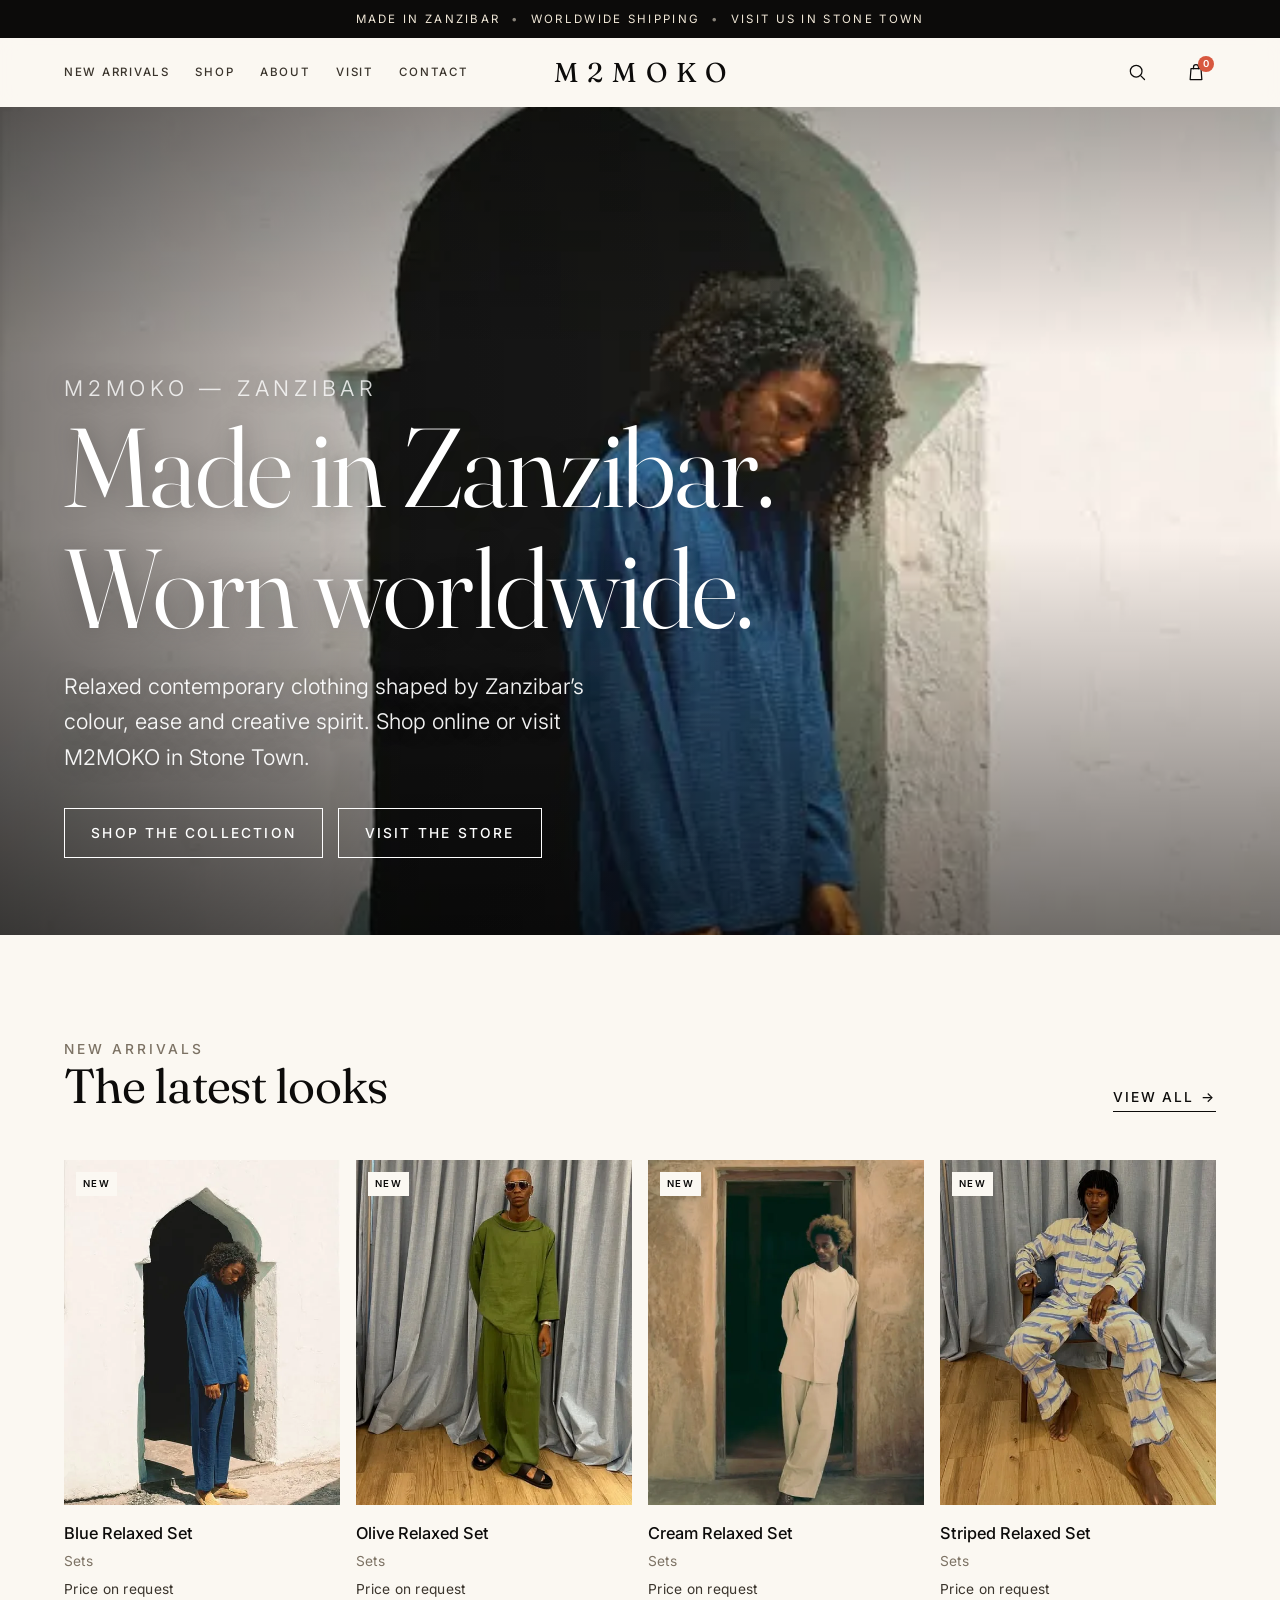
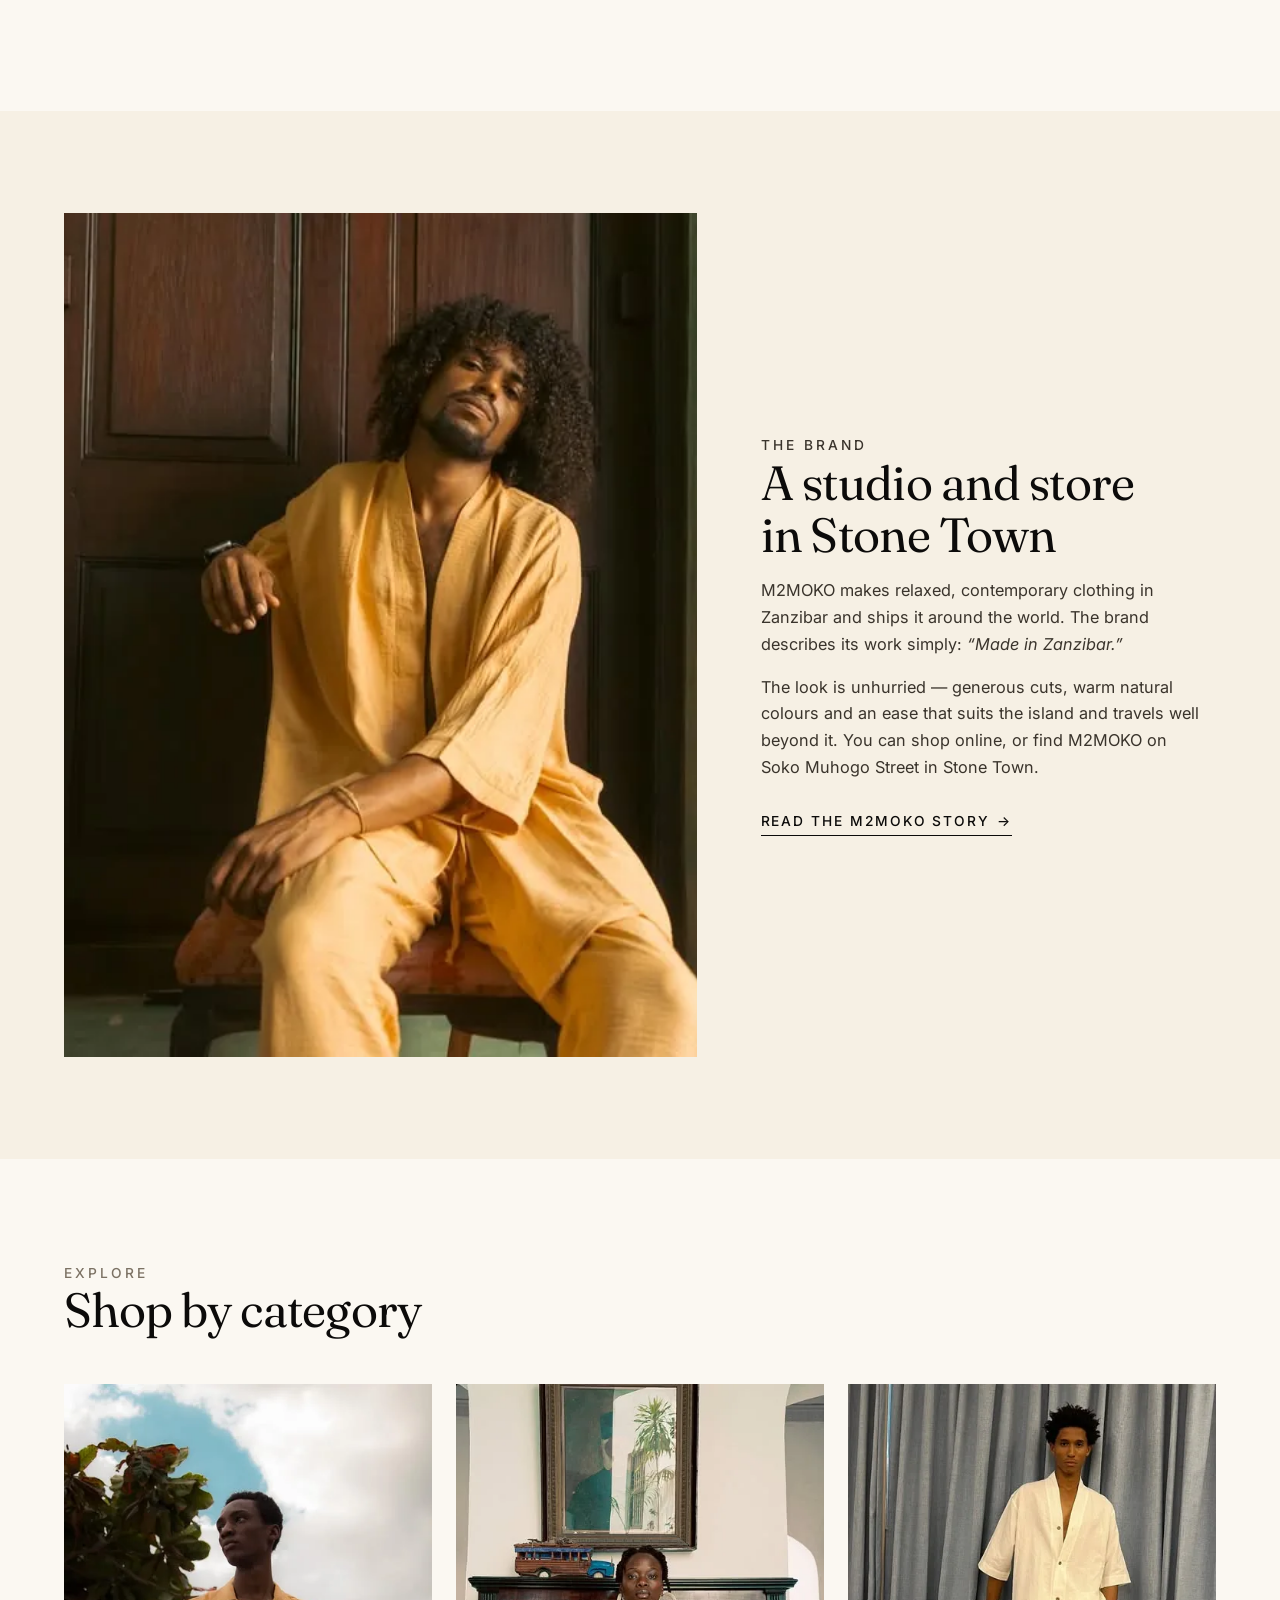
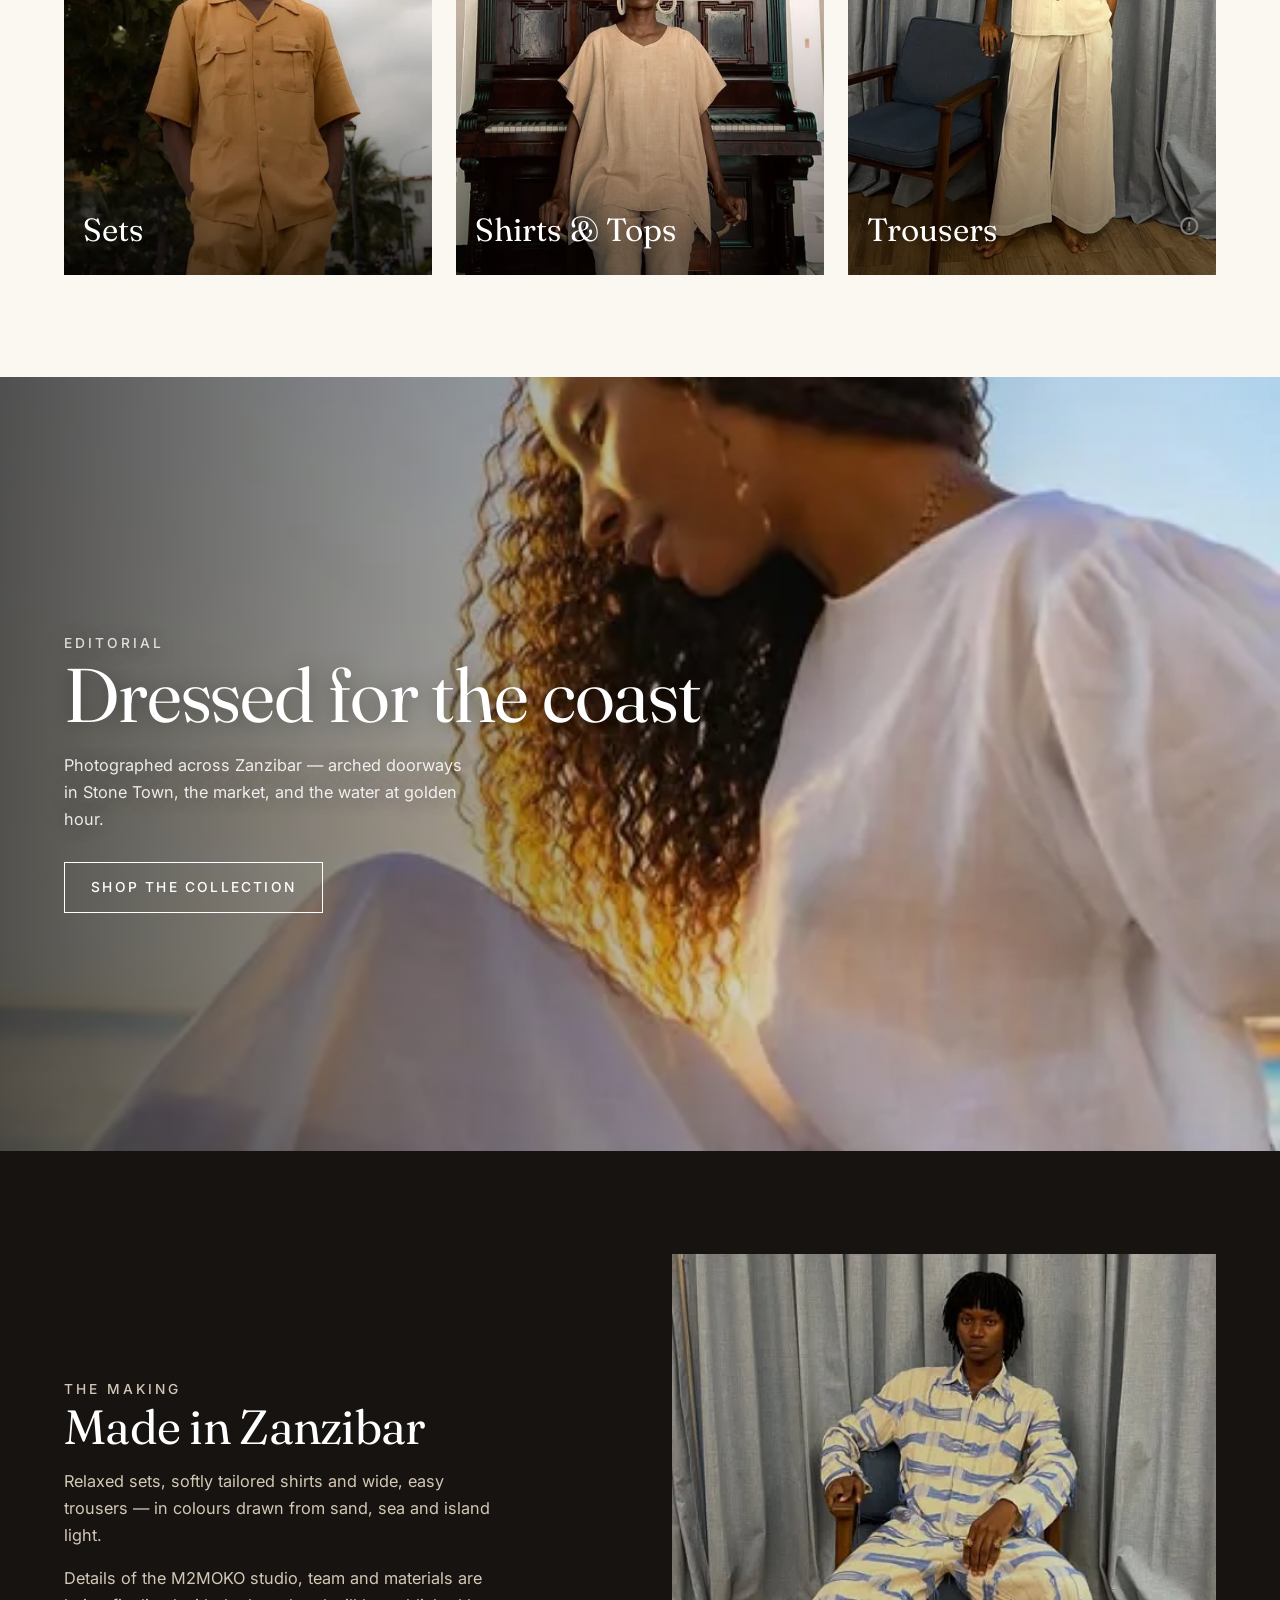
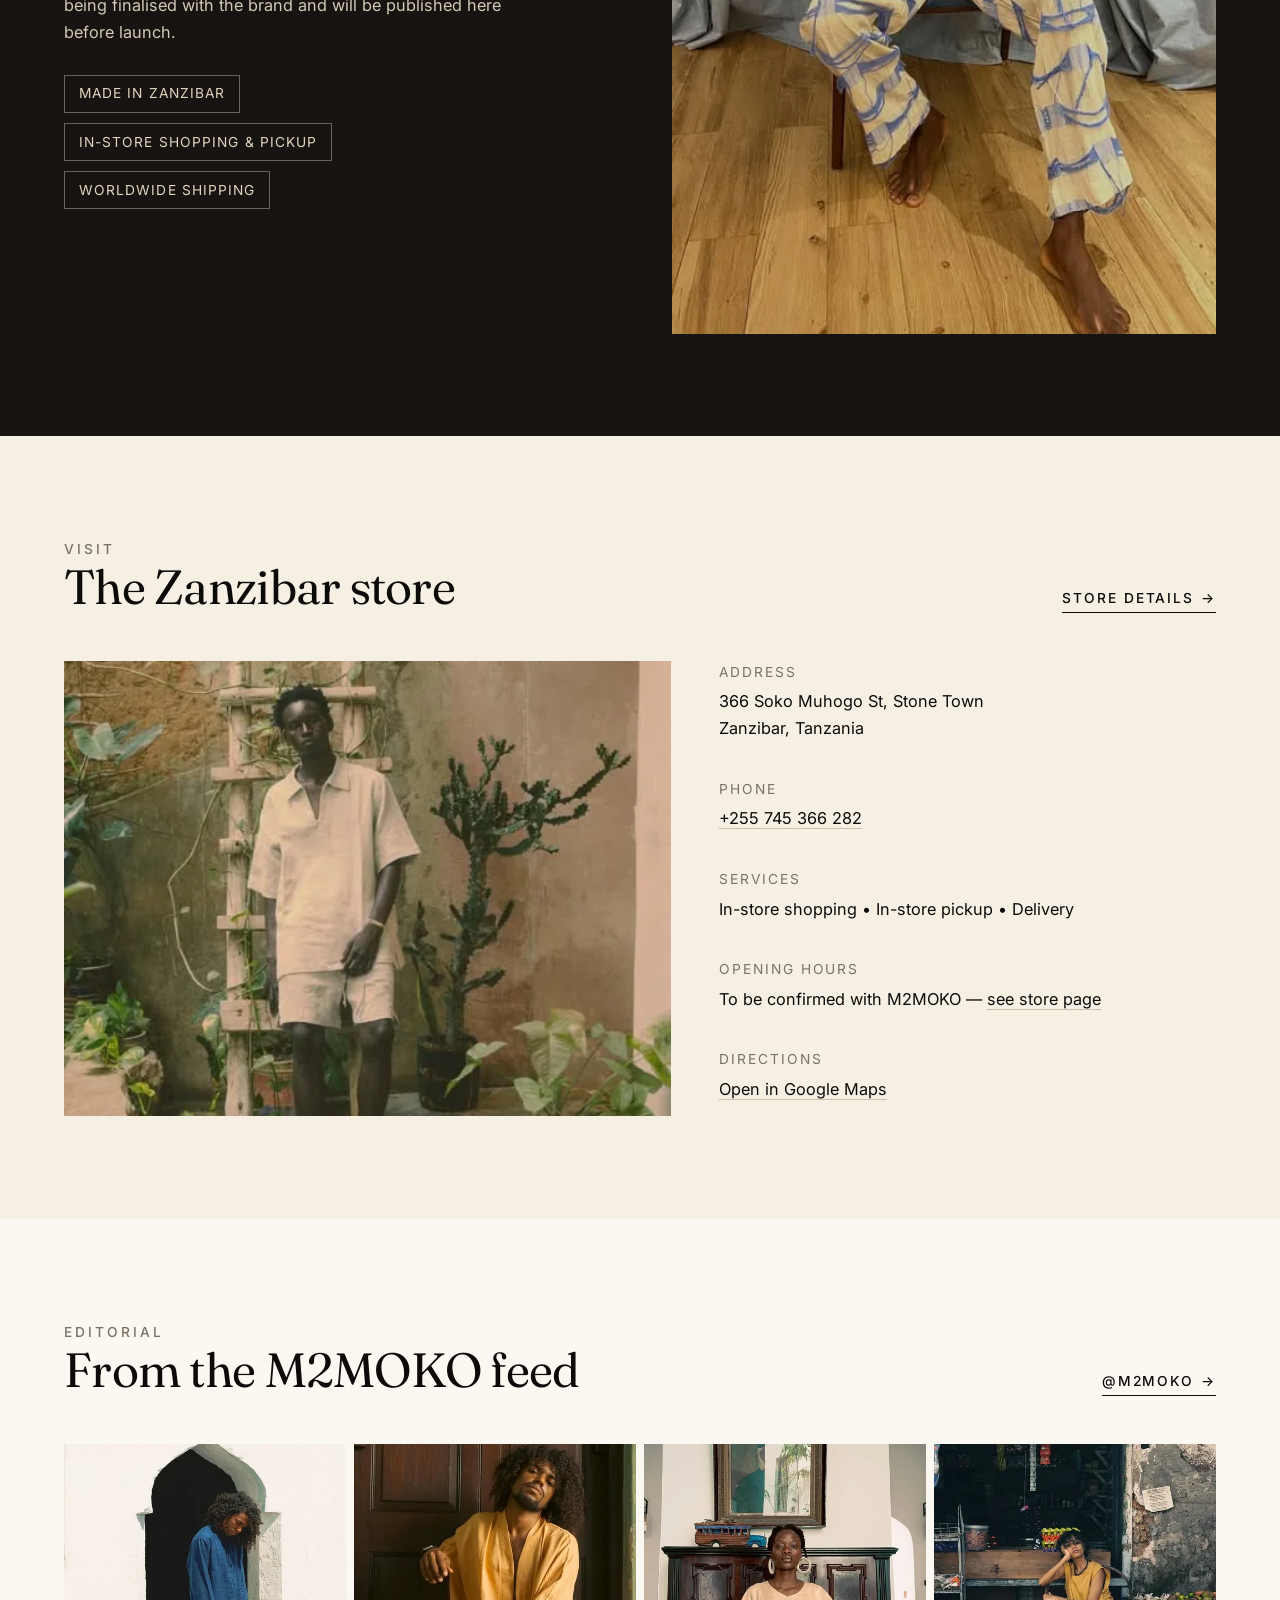
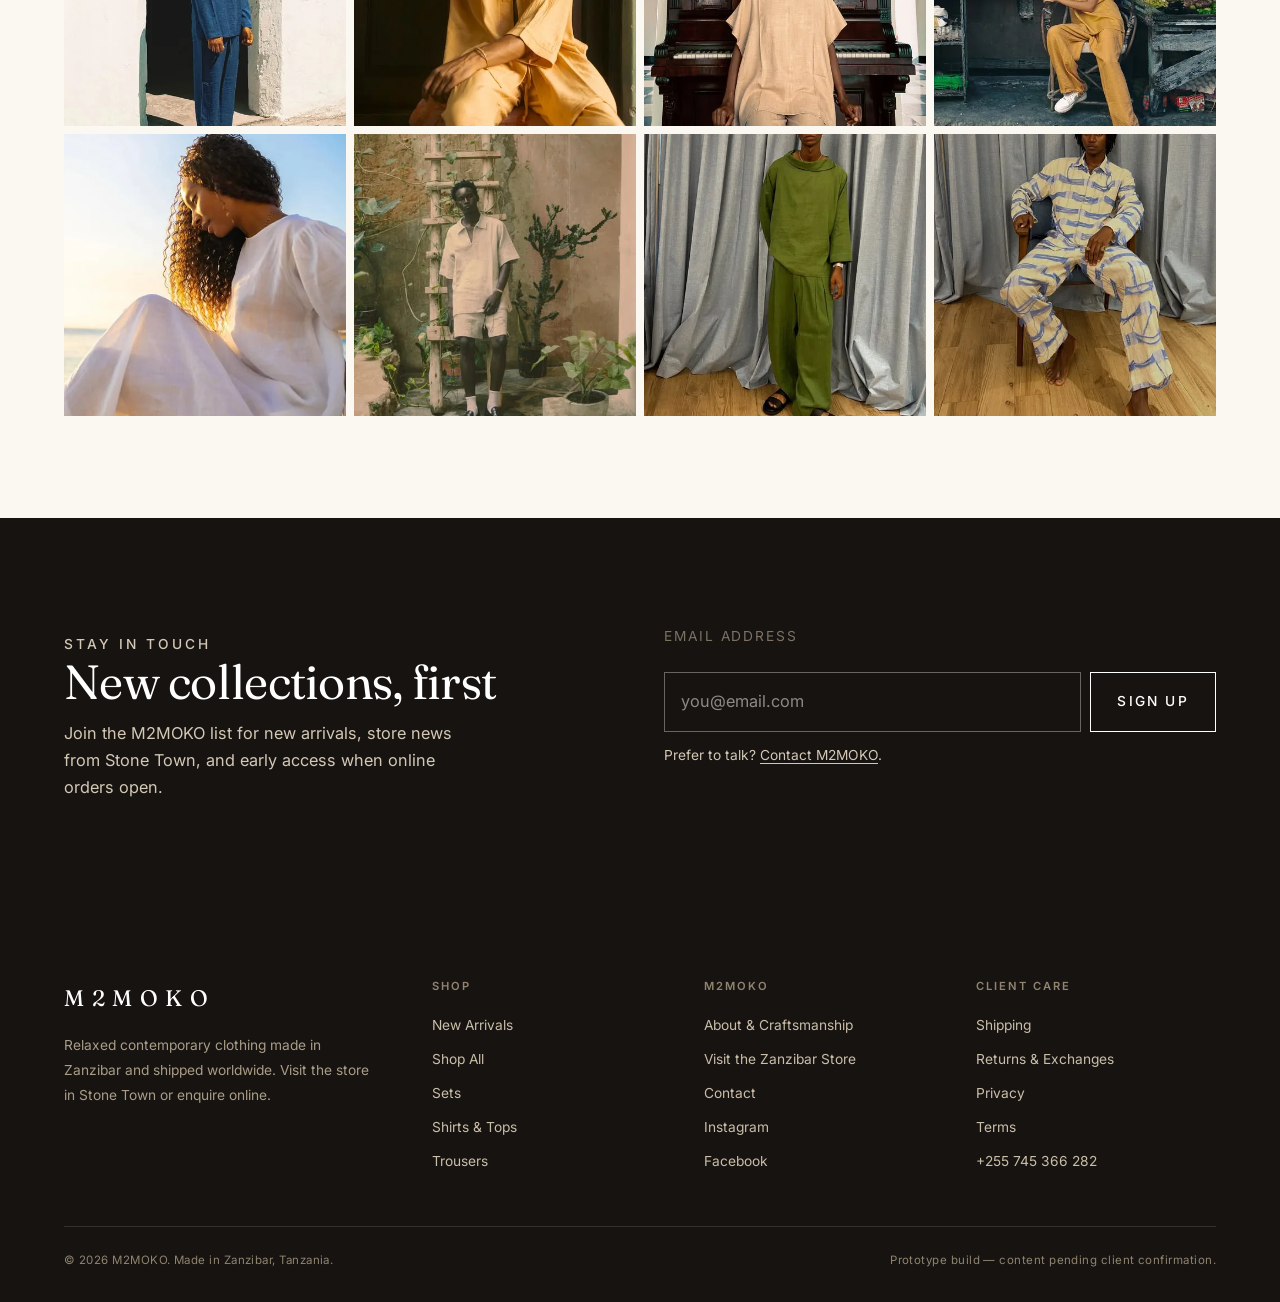
==== index.html @ 8d936b56 "Add files via upload" ====
<!doctype html>
<html lang="en">
<head>
<meta charset="utf-8">
<meta name="viewport" content="width=device-width, initial-scale=1">
<title>M2MOKO — Made in Zanzibar. Worn worldwide.</title>
<meta name="description" content="M2MOKO is a clothing studio and store in Stone Town, Zanzibar. Relaxed contemporary sets, shirts and trousers — shop online or visit the store. Prototype site.">
<meta name="robots" content="noindex">
<meta property="og:title" content="M2MOKO — Made in Zanzibar. Worn worldwide.">
<meta property="og:description" content="Relaxed contemporary clothing made in Zanzibar and shipped worldwide.">
<meta property="og:type" content="website">
<meta property="og:image" content="assets/image/hero-blue-set.webp">
<link rel="preconnect" href="https://fonts.googleapis.com">
<link rel="preconnect" href="https://fonts.gstatic.com" crossorigin>
<link href="https://fonts.googleapis.com/css2?family=Fraunces:opsz,wght@9..144,300;9..144,400;9..144,500&family=Inter:wght@400;500;600&display=swap" rel="stylesheet">
<link rel="stylesheet" href="assets/css/site.css">
</head>
<body data-page="home">
<a class="skip-link" href="#main">Skip to content</a>
<div id="site-header"></div>

<main id="main">

  <!-- Hero -->
  <section class="hero">
    <img src="assets/image/hero-blue-set.webp" alt="M2MOKO model in a blue relaxed set standing in an arched white doorway in Stone Town, Zanzibar" width="512" height="640" fetchpriority="high">
    <div class="hero-inner">
      <p class="eyebrow" style="color:rgba(255,255,255,.8)">M2MOKO — Zanzibar</p>
      <h1>Made in Zanzibar.<br>Worn worldwide.</h1>
      <p>Relaxed contemporary clothing shaped by Zanzibar&rsquo;s colour, ease and creative spirit. Shop online or visit M2MOKO in Stone Town.</p>
      <div class="hero-actions">
        <a class="btn btn--light" href="shop.html">Shop the collection</a>
        <a class="btn btn--light" href="visit.html">Visit the store</a>
      </div>
    </div>
  </section>

  <!-- New arrivals -->
  <section class="section" id="new">
    <div class="wrap">
      <div class="section-head" data-reveal>
        <div>
          <p class="eyebrow">New Arrivals</p>
          <h2>The latest looks</h2>
        </div>
        <a class="link-underline" href="shop.html#new">View all <span class="arw" aria-hidden="true">&rarr;</span></a>
      </div>

      <div class="scroller">
        <a class="card" href="product.html" data-reveal>
          <span class="card-media">
            <img src="assets/shopping/blue-relaxed-set.webp" alt="Model wearing the M2MOKO blue relaxed long-sleeve set in a Stone Town doorway" loading="lazy" width="512" height="640">
            <span class="card-tag">New</span>
            <span class="card-quick">View piece</span>
          </span>
          <span class="card-body">
            <span class="card-name">Blue Relaxed Set</span>
            <span class="card-cat">Sets</span>
            <span class="card-price">Price on request</span>
          </span>
        </a>
        <a class="card" href="product.html" data-reveal>
          <span class="card-media">
            <img src="assets/shopping/olive-relaxed-set.webp" alt="Model wearing the M2MOKO olive green relaxed set with wide trousers" loading="lazy" width="480" height="640">
            <span class="card-tag">New</span>
            <span class="card-quick">View piece</span>
          </span>
          <span class="card-body">
            <span class="card-name">Olive Relaxed Set</span>
            <span class="card-cat">Sets</span>
            <span class="card-price">Price on request</span>
          </span>
        </a>
        <a class="card" href="product.html" data-reveal>
          <span class="card-media">
            <img src="assets/shopping/cream-relaxed-set.webp" alt="Model wearing the M2MOKO cream relaxed set in a weathered Zanzibar doorway" loading="lazy" width="480" height="640">
            <span class="card-tag">New</span>
            <span class="card-quick">View piece</span>
          </span>
          <span class="card-body">
            <span class="card-name">Cream Relaxed Set</span>
            <span class="card-cat">Sets</span>
            <span class="card-price">Price on request</span>
          </span>
        </a>
        <a class="card" href="product.html" data-reveal>
          <span class="card-media">
            <img src="assets/shopping/striped-relaxed-set.webp" alt="Model seated wearing the M2MOKO blue and cream brushstroke-striped set" loading="lazy" width="480" height="640">
            <span class="card-tag">New</span>
            <span class="card-quick">View piece</span>
          </span>
          <span class="card-body">
            <span class="card-name">Striped Relaxed Set</span>
            <span class="card-cat">Sets</span>
            <span class="card-price">Price on request</span>
          </span>
        </a>
      </div>
    </div>
  </section>

  <!-- Brand intro -->
  <section class="section section--cream">
    <div class="wrap">
      <div class="split split--wide-media">
        <div class="split-media split-media--tall" data-reveal>
          <img src="assets/shopping/mustard-relaxed-set.webp" alt="Model seated against a dark carved wooden door wearing a mustard yellow M2MOKO set" loading="lazy" width="512" height="640">
        </div>
        <div class="split-body" data-reveal>
          <p class="eyebrow">The brand</p>
          <h2>A studio and store in Stone Town</h2>
          <p>M2MOKO makes relaxed, contemporary clothing in Zanzibar and ships it around the world. The brand describes its work simply: <em>&ldquo;Made in Zanzibar.&rdquo;</em></p>
          <p>The look is unhurried &mdash; generous cuts, warm natural colours and an ease that suits the island and travels well beyond it. You can shop online, or find M2MOKO on Soko Muhogo Street in Stone Town.</p>
          <a class="link-underline" href="about.html">Read the M2MOKO story <span class="arw" aria-hidden="true">&rarr;</span></a>
        </div>
      </div>
    </div>
  </section>

  <!-- Category tiles -->
  <section class="section">
    <div class="wrap">
      <div class="section-head" data-reveal>
        <div>
          <p class="eyebrow">Explore</p>
          <h2>Shop by category</h2>
        </div>
      </div>
      <div class="cat-tiles">
        <a class="cat-tile" href="shop.html?c=sets" data-reveal>
          <img src="assets/shopping/tan-short-sleeve-set.webp" alt="Model outdoors in Stone Town wearing a tan short-sleeve M2MOKO set" loading="lazy" width="512" height="640">
          <span>Sets</span>
        </a>
        <a class="cat-tile" href="shop.html?c=tops" data-reveal>
          <img src="assets/shopping/cream-piano-look.webp" alt="Model in front of an upright piano wearing a cream M2MOKO tunic top" loading="lazy" width="512" height="640">
          <span>Shirts &amp; Tops</span>
        </a>
        <a class="cat-tile" href="shop.html?c=trousers" data-reveal>
          <img src="assets/shopping/white-tailored-set.webp" alt="Model wearing wide white M2MOKO trousers with a matching short-sleeve shirt" loading="lazy" width="480" height="640">
          <span>Trousers</span>
        </a>
      </div>
    </div>
  </section>

  <!-- Campaign -->
  <section class="campaign">
    <img src="assets/shopping/white-editorial-look.webp" alt="Model in a flowing white M2MOKO piece sitting by the sea at sunset in Zanzibar" loading="lazy" width="512" height="640">
    <div class="campaign-inner" data-reveal>
      <p class="eyebrow" style="color:rgba(255,255,255,.8)">Editorial</p>
      <h2>Dressed for the coast</h2>
      <p>Photographed across Zanzibar &mdash; arched doorways in Stone Town, the market, and the water at golden hour.</p>
      <a class="btn btn--light" href="shop.html">Shop the collection</a>
    </div>
  </section>

  <!-- The look / making -->
  <section class="section section--dark">
    <div class="wrap">
      <div class="split split--reverse">
        <div class="split-media" data-reveal>
          <img src="assets/shopping/striped-relaxed-set.webp" alt="Model wearing the M2MOKO brushstroke-striped shirt and trouser set" loading="lazy" width="480" height="640">
        </div>
        <div class="split-body" data-reveal>
          <p class="eyebrow">The making</p>
          <h2>Made in Zanzibar</h2>
          <p>Relaxed sets, softly tailored shirts and wide, easy trousers &mdash; in colours drawn from sand, sea and island light.</p>
          <p>Details of the M2MOKO studio, team and materials are being finalised with the brand and will be published here before launch.</p>
          <div class="pill-row" style="margin-top:1.8rem">
            <span class="pill">Made in Zanzibar</span>
            <span class="pill">In-store shopping &amp; pickup</span>
            <span class="pill">Worldwide shipping</span>
          </div>
        </div>
      </div>
    </div>
  </section>

  <!-- Visit -->
  <section class="section section--cream">
    <div class="wrap">
      <div class="section-head" data-reveal>
        <div>
          <p class="eyebrow">Visit</p>
          <h2>The Zanzibar store</h2>
        </div>
        <a class="link-underline" href="visit.html">Store details <span class="arw" aria-hidden="true">&rarr;</span></a>
      </div>
      <div class="info-grid">
        <div data-reveal>
          <img src="assets/shopping/pink-short-sleeve-look.webp" alt="Model in a plant-filled Zanzibar courtyard wearing a pale short-sleeve M2MOKO set" loading="lazy" width="488" height="640" style="width:100%;aspect-ratio:4/3;object-fit:cover;background:var(--paper-2)">
        </div>
        <dl class="info-list" data-reveal>
          <div>
            <dt>Address</dt>
            <dd>366 Soko Muhogo St, Stone Town<br>Zanzibar, Tanzania</dd>
          </div>
          <div>
            <dt>Phone</dt>
            <dd><a href="tel:+255745366282">+255 745 366 282</a></dd>
          </div>
          <div>
            <dt>Services</dt>
            <dd>In-store shopping &bull; In-store pickup &bull; Delivery</dd>
          </div>
          <div>
            <dt>Opening hours</dt>
            <dd>To be confirmed with M2MOKO &mdash; <a href="visit.html">see store page</a></dd>
          </div>
          <div>
            <dt>Directions</dt>
            <dd><a href="https://maps.app.goo.gl/AkDnaXj3PsjbapiY6" target="_blank" rel="noopener">Open in Google Maps</a></dd>
          </div>
        </dl>
      </div>
    </div>
  </section>

  <!-- Gallery -->
  <section class="section">
    <div class="wrap">
      <div class="section-head" data-reveal>
        <div>
          <p class="eyebrow">Editorial</p>
          <h2>From the M2MOKO feed</h2>
        </div>
        <a class="link-underline" href="https://www.instagram.com/m2moko/" target="_blank" rel="noopener">@m2moko <span class="arw" aria-hidden="true">&rarr;</span></a>
      </div>
      <div class="gallery" data-reveal>
        <a href="https://www.instagram.com/m2moko/" target="_blank" rel="noopener"><img src="assets/gallery/c0c5854d5dc2de68.webp" alt="M2MOKO blue set in a Stone Town doorway" loading="lazy" width="512" height="640"></a>
        <a href="https://www.instagram.com/m2moko/" target="_blank" rel="noopener"><img src="assets/gallery/5ec6c55eff82c57d.webp" alt="M2MOKO mustard set against a carved wooden door" loading="lazy" width="512" height="640"></a>
        <a href="https://www.instagram.com/m2moko/" target="_blank" rel="noopener"><img src="assets/gallery/a09516210360cf50.webp" alt="M2MOKO cream tunic in front of a piano" loading="lazy" width="512" height="640"></a>
        <a href="https://www.instagram.com/m2moko/" target="_blank" rel="noopener"><img src="assets/gallery/650da2661c80d369.webp" alt="M2MOKO mustard look at a Zanzibar market stall" loading="lazy" width="512" height="640"></a>
        <a href="https://www.instagram.com/m2moko/" target="_blank" rel="noopener"><img src="assets/gallery/dcb5152af025d1f6.webp" alt="M2MOKO white editorial look by the sea" loading="lazy" width="512" height="640"></a>
        <a href="https://www.instagram.com/m2moko/" target="_blank" rel="noopener"><img src="assets/gallery/bca20491d9785168.webp" alt="M2MOKO pale set in a plant-filled courtyard" loading="lazy" width="488" height="640"></a>
        <a href="https://www.instagram.com/m2moko/" target="_blank" rel="noopener"><img src="assets/gallery/4f47346787d14be4.webp" alt="M2MOKO olive set with wide trousers" loading="lazy" width="480" height="640"></a>
        <a href="https://www.instagram.com/m2moko/" target="_blank" rel="noopener"><img src="assets/gallery/2140f780d733bbd8.webp" alt="M2MOKO brushstroke-striped set" loading="lazy" width="480" height="640"></a>
      </div>
    </div>
  </section>

  <!-- Newsletter -->
  <section class="section section--dark">
    <div class="wrap">
      <div class="callout">
        <div data-reveal>
          <p class="eyebrow">Stay in touch</p>
          <h2>New collections, first</h2>
          <p>Join the M2MOKO list for new arrivals, store news from Stone Town, and early access when online orders open.</p>
        </div>
        <form data-proto data-reveal aria-label="Newsletter sign-up">
          <label class="field-label" for="nl-email">Email address</label>
          <div class="form-row">
            <input class="input" type="email" id="nl-email" name="email" placeholder="you@email.com" required>
            <button class="btn btn--light" type="submit">Sign up</button>
          </div>
          <p class="form-note">Prefer to talk? <a href="contact.html" style="border-bottom:1px solid currentColor">Contact M2MOKO</a>.</p>
          <p class="form-status" role="status" aria-live="polite"></p>
        </form>
      </div>
    </div>
  </section>

</main>

<div id="site-footer"></div>
<script src="assets/js/site.js"></script>
</body>
</html>
---- assets/css/site.css ----
/* =========================================================================
   M2MOKO — prototype storefront styles
   Design direction: The Row calm + Saint Laurent editorial confidence
   + NET-A-PORTER shopping clarity + Zanzibar warmth.
   Light, warm palette only. No pure-black page backgrounds.
   ========================================================================= */

/* ----- Brand tokens (provisional — see assets/css/brand.css) ------------- */
:root {
  --m2moko-black:  #050505;
  --m2moko-white:  #ffffff;
  --m2moko-coral:  #ff315c;
  --m2moko-orange: #ff7a1a;
  --m2moko-magenta:#cf148b;
  --m2moko-sand:   #d5aa72;
  --m2moko-olive:  #526126;

  /* Working palette */
  --paper:      #fbf8f2;
  --paper-2:    #f3ecdf;
  --cream:      #f6f0e4;
  --ink:        #0c0b0a;
  --ink-soft:   #3a342c;
  --muted:      #7c7264;
  --line:       #e4dccb;
  --line-strong:#ccc0a8;
  --dark:       #171310;   /* editorial dark sections, warm not pure black */
  --dark-2:     #211b16;

  --accent:     #d8583f;   /* sun-faded coral/terracotta, used sparingly */
  --focus:      #1f4fd8;

  /* Type */
  --font-display: "Fraunces", "Iowan Old Style", Georgia, "Times New Roman", serif;
  --font-sans: "Inter", -apple-system, BlinkMacSystemFont, "Segoe UI", Roboto, Helvetica, Arial, sans-serif;

  --step--1: clamp(0.78rem, 0.75rem + 0.15vw, 0.86rem);
  --step-0:  clamp(0.95rem, 0.92rem + 0.15vw, 1.02rem);
  --step-1:  clamp(1.1rem, 1rem + 0.5vw, 1.35rem);
  --step-2:  clamp(1.4rem, 1.15rem + 1.2vw, 2rem);
  --step-3:  clamp(1.9rem, 1.4rem + 2.4vw, 3rem);
  --step-4:  clamp(2.5rem, 1.6rem + 4.4vw, 4.75rem);
  --step-5:  clamp(3rem, 1.6rem + 7vw, 7rem);

  --wrap: 1480px;
  --wrap-narrow: 900px;
  --gutter: clamp(1.15rem, 5vw, 4.5rem);
  --section-y: clamp(3.5rem, 8vw, 8rem);

  --ease: cubic-bezier(0.22, 0.61, 0.36, 1);
}

/* ----- Reset / base ---------------------------------------------------- */
*, *::before, *::after { box-sizing: border-box; }
* { margin: 0; }

html {
  -webkit-text-size-adjust: 100%;
  scroll-behavior: smooth;
}
@media (prefers-reduced-motion: reduce) {
  html { scroll-behavior: auto; }
}

body {
  font-family: var(--font-sans);
  font-size: var(--step-0);
  line-height: 1.65;
  color: var(--ink);
  background: var(--paper);
  -webkit-font-smoothing: antialiased;
  text-rendering: optimizeLegibility;
  overflow-x: hidden;
}

img, picture, svg, video { display: block; max-width: 100%; height: auto; }

h1, h2, h3, h4 {
  font-family: var(--font-display);
  font-weight: 380;
  line-height: 1.08;
  letter-spacing: -0.015em;
  font-optical-sizing: auto;
  text-wrap: balance;
}

a { color: inherit; text-decoration: none; }

button { font: inherit; color: inherit; cursor: pointer; background: none; border: none; }

::selection { background: var(--ink); color: var(--paper); }

:focus-visible {
  outline: 2px solid var(--focus);
  outline-offset: 3px;
  border-radius: 1px;
}

/* ----- Layout helpers ------------------------------------------------- */
.wrap {
  width: 100%;
  max-width: var(--wrap);
  margin-inline: auto;
  padding-inline: var(--gutter);
}
.wrap--narrow { max-width: var(--wrap-narrow); }

.section { padding-block: var(--section-y); }
.section--tight { padding-block: clamp(2.5rem, 5vw, 4.5rem); }

.section--cream { background: var(--cream); }
.section--paper2 { background: var(--paper-2); }
.section--dark {
  background: var(--dark);
  color: #efe7d9;
}
.section--dark h1, .section--dark h2, .section--dark h3 { color: #fff; }

.eyebrow {
  font-family: var(--font-sans);
  font-size: var(--step--1);
  letter-spacing: 0.22em;
  text-transform: uppercase;
  font-weight: 500;
  color: var(--muted);
}
.section--dark .eyebrow { color: #b9ab95; }

.lede {
  font-size: var(--step-1);
  line-height: 1.5;
  color: var(--ink-soft);
  max-width: 46ch;
  font-weight: 350;
}
.section--dark .lede { color: #d8cdbb; }

.section-head {
  display: flex;
  align-items: flex-end;
  justify-content: space-between;
  gap: 1.5rem 2rem;
  flex-wrap: wrap;
  margin-bottom: clamp(1.75rem, 4vw, 3rem);
}
.section-head h2 { font-size: var(--step-3); }
.section-head p { color: var(--muted); max-width: 40ch; }

/* ----- Buttons / links --------------------------------------------------- */
.btn {
  display: inline-flex;
  align-items: center;
  justify-content: center;
  gap: 0.6em;
  padding: 0.95em 1.9em;
  font-family: var(--font-sans);
  font-size: var(--step--1);
  letter-spacing: 0.16em;
  text-transform: uppercase;
  font-weight: 500;
  border: 1px solid var(--ink);
  color: var(--ink);
  background: transparent;
  transition: background .35s var(--ease), color .35s var(--ease), border-color .35s var(--ease);
}
.btn:hover { background: var(--ink); color: var(--paper); }
.btn--solid { background: var(--ink); color: var(--paper); }
.btn--solid:hover { background: transparent; color: var(--ink); }
.btn--light { border-color: #fff; color: #fff; }
.btn--light:hover { background: #fff; color: var(--ink); }
.btn--wa { border-color: #1c8c4a; color: #14663a; }
.btn--wa:hover { background: #1c8c4a; color: #fff; }
.btn--block { width: 100%; }
.btn[disabled] { opacity: .4; cursor: not-allowed; }
.btn[disabled]:hover { background: transparent; color: var(--ink); }

.link-underline {
  display: inline-flex;
  align-items: center;
  gap: 0.5em;
  font-size: var(--step--1);
  letter-spacing: 0.14em;
  text-transform: uppercase;
  font-weight: 500;
  padding-bottom: 2px;
  border-bottom: 1px solid currentColor;
  transition: gap .3s var(--ease), opacity .3s var(--ease);
}
.link-underline:hover { gap: 0.9em; }
.link-underline .arw { transition: transform .3s var(--ease); }
.link-underline:hover .arw { transform: translateX(3px); }

/* ----- Announcement bar ------------------------------------------------- */
.announce {
  background: var(--ink);
  color: #f1e8d8;
  text-align: center;
  font-size: 0.72rem;
  letter-spacing: 0.2em;
  text-transform: uppercase;
  padding: 0.6rem 1rem;
}
.announce span { opacity: 0.55; margin-inline: 0.5em; }

/* ----- Header -------------------------------------------------------- */
.site-header {
  position: sticky;
  top: 0;
  z-index: 90;
  background: color-mix(in srgb, var(--paper) 88%, transparent);
  backdrop-filter: blur(10px);
  -webkit-backdrop-filter: blur(10px);
  border-bottom: 1px solid transparent;
  transition: border-color .3s var(--ease), background .3s var(--ease);
}
.site-header.is-stuck { border-bottom-color: var(--line); }

.header-inner {
  display: grid;
  grid-template-columns: minmax(0, 1fr) auto minmax(0, 1fr);
  align-items: center;
  gap: 1rem;
  min-height: 68px;
  padding-inline: var(--gutter);
  max-width: 1720px;
  margin-inline: auto;
}
.header-inner > :first-child { min-width: 0; }

.nav-primary { display: flex; gap: clamp(1rem, 2vw, 2.1rem); }
.nav-primary a {
  font-size: 0.72rem;
  letter-spacing: 0.15em;
  text-transform: uppercase;
  font-weight: 500;
  color: var(--ink-soft);
  padding-block: 0.4rem;
  position: relative;
  white-space: nowrap;
}
.nav-primary a::after {
  content: "";
  position: absolute;
  left: 0; right: 0; bottom: 0;
  height: 1px;
  background: var(--ink);
  transform: scaleX(0);
  transform-origin: left;
  transition: transform .3s var(--ease);
}
.nav-primary a:hover::after,
.nav-primary a[aria-current="page"]::after { transform: scaleX(1); }

.brand-mark {
  font-family: var(--font-display);
  font-weight: 400;
  font-size: clamp(1.15rem, 0.9rem + 1vw, 1.7rem);
  letter-spacing: 0.34em;
  text-indent: 0.34em;
  text-transform: uppercase;
  white-space: nowrap;
}

.header-utils {
  display: flex;
  align-items: center;
  justify-content: flex-end;
  gap: clamp(0.75rem, 1.5vw, 1.4rem);
}
.icon-btn {
  display: inline-grid;
  place-items: center;
  width: 40px; height: 40px;
  border-radius: 50%;
  color: var(--ink);
  transition: background .25s var(--ease);
}
.icon-btn:hover { background: color-mix(in srgb, var(--ink) 8%, transparent); }
.icon-btn svg { width: 20px; height: 20px; }
.bag-btn { position: relative; }
.bag-count {
  position: absolute;
  top: 4px; right: 2px;
  min-width: 16px; height: 16px;
  padding: 0 3px;
  border-radius: 999px;
  background: var(--accent);
  color: #fff;
  font-size: 0.6rem;
  font-weight: 600;
  display: grid;
  place-items: center;
  line-height: 1;
}

.nav-toggle { display: none; }

/* Mobile nav drawer */
.nav-drawer {
  position: fixed;
  inset: 0;
  z-index: 100;
  background: var(--paper);
  padding: 1.1rem var(--gutter) 3rem;
  transform: translateX(-100%);
  transition: transform .45s var(--ease);
  overflow-y: auto;
  display: flex;
  flex-direction: column;
}
.nav-drawer.is-open { transform: translateX(0); }
.nav-drawer-top {
  display: flex;
  align-items: center;
  justify-content: space-between;
  min-height: 46px;
  margin-bottom: 2rem;
}
.nav-drawer nav { display: flex; flex-direction: column; }
.nav-drawer nav a {
  font-family: var(--font-display);
  font-size: 1.7rem;
  font-weight: 360;
  padding: 0.55rem 0;
  border-bottom: 1px solid var(--line);
}
.nav-drawer-cats {
  display: flex;
  flex-wrap: wrap;
  gap: 0.5rem 1.4rem;
  align-items: baseline;
  padding: 1.6rem 0 0.4rem;
}
.nav-drawer-cats span {
  width: 100%;
  font-size: var(--step--1);
  letter-spacing: 0.16em;
  text-transform: uppercase;
  color: var(--muted);
  margin-bottom: 0.3rem;
}
.nav-drawer-cats a {
  font-size: var(--step-0);
  color: var(--ink-soft);
  border-bottom: 1px solid var(--line-strong);
  padding-bottom: 2px;
}

.nav-drawer-meta {
  margin-top: auto;
  padding-top: 2.5rem;
  font-size: var(--step--1);
  color: var(--muted);
  line-height: 1.9;
}
.nav-drawer-meta a { border-bottom: 1px solid var(--line-strong); }

body.nav-open { overflow: hidden; }

/* ----- Bag drawer (prototype) --------------------------------------- */
.overlay {
  position: fixed;
  inset: 0;
  background: rgba(12, 11, 10, 0.4);
  opacity: 0;
  visibility: hidden;
  transition: opacity .35s var(--ease), visibility .35s;
  z-index: 110;
}
.overlay.is-open { opacity: 1; visibility: visible; }

.bag-drawer {
  position: fixed;
  top: 0; right: 0;
  height: 100%;
  width: min(420px, 100%);
  background: var(--paper);
  z-index: 120;
  transform: translateX(100%);
  transition: transform .45s var(--ease);
  display: flex;
  flex-direction: column;
  padding: 1.4rem var(--gutter);
}
.bag-drawer.is-open { transform: translateX(0); }
.bag-drawer-head {
  display: flex;
  align-items: center;
  justify-content: space-between;
  padding-bottom: 1.2rem;
  border-bottom: 1px solid var(--line);
}
.bag-drawer-head h2 {
  font-size: 1rem;
  font-family: var(--font-sans);
  letter-spacing: 0.16em;
  text-transform: uppercase;
  font-weight: 600;
}
.bag-empty {
  flex: 1;
  display: flex;
  flex-direction: column;
  align-items: center;
  justify-content: center;
  text-align: center;
  gap: 1.2rem;
  color: var(--muted);
}
.bag-empty p:first-of-type { font-family: var(--font-display); font-size: 1.4rem; color: var(--ink); }

/* ----- Hero ---------------------------------------------------------- */
.hero {
  position: relative;
  min-height: min(92vh, 880px);
  display: flex;
  align-items: flex-end;
  color: #fff;
  overflow: hidden;
  background: var(--dark);
}
.hero img {
  position: absolute;
  inset: 0;
  width: 100%; height: 100%;
  object-fit: cover;
  object-position: center 28%;
}
.hero::after {
  content: "";
  position: absolute;
  inset: 0;
  background:
    linear-gradient(90deg, rgba(0,0,0,0.5) 0%, rgba(0,0,0,0.18) 34%, rgba(0,0,0,0) 62%),
    linear-gradient(180deg, rgba(0,0,0,0.32) 0%, rgba(0,0,0,0) 30%, rgba(0,0,0,0) 52%, rgba(0,0,0,0.55) 100%);
}
.hero h1,
.hero p,
.hero .eyebrow { text-shadow: 0 1px 24px rgba(0,0,0,0.28); }
.hero-inner {
  position: relative;
  z-index: 2;
  width: 100%;
  max-width: var(--wrap);
  margin-inline: auto;
  padding: var(--gutter);
  padding-bottom: clamp(2.5rem, 6vw, 5rem);
}
.hero h1 {
  font-size: var(--step-5);
  font-weight: 340;
  max-width: 15ch;
  color: #fff;
}
.hero p {
  margin-top: 1.25rem;
  max-width: 42ch;
  font-size: var(--step-1);
  font-weight: 340;
  color: rgba(255,255,255,0.94);
}
.hero-actions {
  margin-top: 2rem;
  display: flex;
  gap: 0.9rem;
  flex-wrap: wrap;
}
.hero-scroll {
  position: absolute;
  left: 50%;
  bottom: 1.4rem;
  transform: translateX(-50%);
  z-index: 2;
  font-size: 0.62rem;
  letter-spacing: 0.24em;
  text-transform: uppercase;
  color: rgba(255,255,255,0.75);
  display: flex;
  flex-direction: column;
  align-items: center;
  gap: 0.5rem;
}
.hero-scroll::after {
  content: "";
  width: 1px;
  height: 34px;
  background: rgba(255,255,255,0.5);
  animation: scrollpulse 2.4s var(--ease) infinite;
}
@keyframes scrollpulse {
  0%, 100% { transform: scaleY(0.35); opacity: 0.4; transform-origin: top; }
  50% { transform: scaleY(1); opacity: 1; transform-origin: top; }
}
@media (prefers-reduced-motion: reduce) {
  .hero-scroll::after { animation: none; }
}

/* Page hero (interior pages) */
.page-hero {
  padding-block: clamp(3rem, 7vw, 6.5rem) clamp(2rem, 4vw, 3.5rem);
  border-bottom: 1px solid var(--line);
}
.page-hero h1 { font-size: var(--step-4); max-width: 18ch; }
.page-hero p { margin-top: 1.1rem; color: var(--muted); max-width: 52ch; }
.crumbs {
  font-size: var(--step--1);
  letter-spacing: 0.1em;
  text-transform: uppercase;
  color: var(--muted);
  margin-bottom: 1.4rem;
}
.crumbs a:hover { color: var(--ink); }

/* ----- Product cards / grid --------------------------------------------- */
.product-grid {
  display: grid;
  grid-template-columns: repeat(2, 1fr);
  gap: clamp(1.5rem, 3.5vw, 3rem) clamp(1rem, 2.5vw, 2rem);
}
@media (min-width: 720px) {
  .product-grid { grid-template-columns: repeat(3, 1fr); }
}
@media (min-width: 1080px) {
  .product-grid--4 { grid-template-columns: repeat(4, 1fr); }
}

.card { display: flex; flex-direction: column; }
.card-media {
  position: relative;
  aspect-ratio: 4 / 5;
  overflow: hidden;
  background: var(--paper-2);
}
.card-media img {
  width: 100%; height: 100%;
  object-fit: cover;
  transition: transform 1.2s var(--ease), opacity .4s var(--ease);
}
.card:hover .card-media img { transform: scale(1.045); }
.card-tag {
  position: absolute;
  top: 0.75rem; left: 0.75rem;
  background: var(--paper);
  color: var(--ink);
  font-size: 0.6rem;
  letter-spacing: 0.16em;
  text-transform: uppercase;
  font-weight: 600;
  padding: 0.4em 0.7em;
}
.card-quick {
  position: absolute;
  left: 0.75rem; right: 0.75rem; bottom: 0.75rem;
  background: var(--paper);
  color: var(--ink);
  text-align: center;
  font-size: 0.66rem;
  letter-spacing: 0.16em;
  text-transform: uppercase;
  font-weight: 600;
  padding: 0.85em;
  opacity: 0;
  transform: translateY(8px);
  transition: opacity .35s var(--ease), transform .35s var(--ease);
}
.card:hover .card-quick,
.card:focus-within .card-quick { opacity: 1; transform: translateY(0); }
.card-body { padding-top: 0.9rem; display: flex; flex-direction: column; gap: 0.2rem; }
.card-name { font-family: var(--font-sans); font-size: var(--step-0); font-weight: 500; }
.card-cat { font-size: var(--step--1); color: var(--muted); }
.card-price { font-size: var(--step--1); color: var(--ink-soft); margin-top: 0.15rem; letter-spacing: 0.02em; }

@media (hover: none) {
  .card-quick { position: static; opacity: 1; transform: none; margin-top: 0.6rem; background: transparent; border: 1px solid var(--line-strong); }
}

/* ----- Horizontal scroller (new arrivals on mobile) ------------------- */
.scroller {
  display: grid;
  grid-auto-flow: column;
  grid-auto-columns: 76%;
  gap: 1rem;
  overflow-x: auto;
  scroll-snap-type: x mandatory;
  padding-bottom: 0.5rem;
  margin-inline: calc(var(--gutter) * -1);
  padding-inline: var(--gutter);
  scrollbar-width: none;
}
.scroller::-webkit-scrollbar { display: none; }
.scroller > * { scroll-snap-align: start; }
@media (min-width: 720px) {
  .scroller {
    grid-auto-flow: row;
    grid-template-columns: repeat(4, 1fr);
    grid-auto-columns: auto;
    overflow: visible;
    margin-inline: 0;
    padding-inline: 0;
  }
}

/* ----- Editorial split blocks ---------------------------------------- */
.split {
  display: grid;
  gap: clamp(1.5rem, 5vw, 4.5rem);
  align-items: center;
}
@media (min-width: 900px) {
  .split { grid-template-columns: 1fr 1fr; }
  .split--reverse .split-media { order: 2; }
  .split--wide-media { grid-template-columns: 1.25fr 0.9fr; }
}
.split-media img {
  width: 100%;
  aspect-ratio: 4 / 5;
  object-fit: cover;
  background: var(--paper-2);
}
.split-media--tall img { aspect-ratio: 3 / 4; }
.split-body { max-width: 44ch; }
.split-body h2 { font-size: var(--step-3); margin-bottom: 1rem; }
.split-body p + p { margin-top: 1rem; }
.split-body .btn, .split-body .link-underline { margin-top: 1.8rem; }
.split-body p { color: var(--ink-soft); }
.section--dark .split-body p { color: #d3c8b6; }

/* ----- Full-bleed campaign ----------------------------------------------- */
.campaign {
  position: relative;
  min-height: min(86vh, 820px);
  display: flex;
  align-items: center;
  color: #fff;
  overflow: hidden;
  background: var(--dark);
}
.campaign img {
  position: absolute; inset: 0;
  width: 100%; height: 100%;
  object-fit: cover;
}
.campaign::after {
  content: "";
  position: absolute; inset: 0;
  background: linear-gradient(90deg, rgba(0,0,0,0.68) 0%, rgba(0,0,0,0.34) 40%, rgba(0,0,0,0.05) 72%, rgba(0,0,0,0) 100%);
}
.campaign-inner h2,
.campaign-inner p,
.campaign-inner .eyebrow { text-shadow: 0 1px 20px rgba(0,0,0,0.35); }
.campaign-inner {
  position: relative;
  z-index: 2;
  max-width: var(--wrap);
  margin-inline: auto;
  padding: var(--gutter);
  width: 100%;
}
.campaign-inner h2 { font-size: var(--step-4); max-width: 16ch; color: #fff; }
.campaign-inner p { margin-top: 1rem; max-width: 40ch; color: rgba(255,255,255,0.88); }
.campaign-inner .btn { margin-top: 1.8rem; }

/* ----- Category tiles --------------------------------------------------- */
.cat-tiles {
  display: grid;
  gap: clamp(0.75rem, 2vw, 1.5rem);
  grid-template-columns: repeat(2, 1fr);
}
@media (min-width: 860px) { .cat-tiles { grid-template-columns: repeat(3, 1fr); } }
.cat-tile {
  position: relative;
  aspect-ratio: 3 / 4;
  overflow: hidden;
  background: var(--paper-2);
  display: flex;
  align-items: flex-end;
  color: #fff;
}
.cat-tile img {
  position: absolute; inset: 0;
  width: 100%; height: 100%;
  object-fit: cover;
  transition: transform 1.2s var(--ease);
}
.cat-tile:hover img { transform: scale(1.05); }
.cat-tile::after {
  content: "";
  position: absolute; inset: 0;
  background: linear-gradient(180deg, rgba(0,0,0,0) 45%, rgba(0,0,0,0.55) 100%);
}
.cat-tile span {
  position: relative;
  z-index: 2;
  padding: 1.1rem 1.2rem;
  font-family: var(--font-display);
  font-size: var(--step-2);
  font-weight: 380;
}

/* ----- Gallery grid -------------------------------------------------- */
.gallery {
  display: grid;
  grid-template-columns: repeat(2, 1fr);
  gap: 0.5rem;
}
@media (min-width: 720px) { .gallery { grid-template-columns: repeat(4, 1fr); } }
.gallery a { overflow: hidden; background: var(--paper-2); aspect-ratio: 1; }
.gallery img { width: 100%; height: 100%; object-fit: cover; transition: transform 1s var(--ease); }
.gallery a:hover img { transform: scale(1.06); }

/* ----- Store / info blocks ---------------------------------------------- */
.info-grid {
  display: grid;
  gap: clamp(1.5rem, 4vw, 3rem);
}
@media (min-width: 820px) { .info-grid { grid-template-columns: 1.1fr 0.9fr; } }
.info-list { display: grid; gap: 1.4rem; }
.info-list dt {
  font-size: var(--step--1);
  letter-spacing: 0.14em;
  text-transform: uppercase;
  color: var(--muted);
  margin-bottom: 0.3rem;
}
.info-list dd { font-size: var(--step-0); }
.info-list dd a { border-bottom: 1px solid var(--line-strong); }

.hours-table { width: 100%; border-collapse: collapse; }
.hours-table th, .hours-table td {
  text-align: left;
  padding: 0.6rem 0;
  border-bottom: 1px solid var(--line);
  font-size: var(--step-0);
}
.hours-table th { font-weight: 500; color: var(--ink-soft); }
.hours-table td { color: var(--muted); }

/* ----- PDP -------------------------------------------------------------- */
.pdp {
  display: grid;
  gap: clamp(1.5rem, 4vw, 3.5rem);
  padding-block: clamp(1.5rem, 4vw, 3rem);
}
@media (min-width: 940px) {
  .pdp { grid-template-columns: minmax(0, 1.15fr) minmax(320px, 0.85fr); align-items: start; }
}
.pdp-gallery { display: grid; gap: 0.5rem; }
@media (min-width: 620px) { .pdp-gallery { grid-template-columns: repeat(2, 1fr); } }
.pdp-gallery img {
  width: 100%;
  aspect-ratio: 4 / 5;
  object-fit: cover;
  background: var(--paper-2);
}
.pdp-gallery img:first-child { grid-column: 1 / -1; aspect-ratio: 1 / 1; }
@media (min-width: 620px) {
  .pdp-gallery img:first-child { aspect-ratio: 4 / 5; }
}

.pdp-panel {
  position: sticky;
  top: 96px;
  display: flex;
  flex-direction: column;
  gap: 1.25rem;
}
.pdp-panel h1 { font-size: var(--step-3); }
.pdp-cat { font-size: var(--step--1); letter-spacing: 0.16em; text-transform: uppercase; color: var(--muted); }
.pdp-price { font-size: var(--step-1); }
.pdp-note {
  font-size: var(--step--1);
  color: var(--muted);
  background: var(--cream);
  border: 1px solid var(--line);
  padding: 0.8rem 1rem;
  line-height: 1.55;
}
.swatches { display: flex; gap: 0.55rem; flex-wrap: wrap; }
.swatch {
  width: 34px; height: 34px;
  border-radius: 50%;
  border: 1px solid var(--line-strong);
  position: relative;
}
.swatch[aria-pressed="true"]::after {
  content: "";
  position: absolute;
  inset: -5px;
  border: 1px solid var(--ink);
  border-radius: 50%;
}
.size-row { display: flex; gap: 0.5rem; flex-wrap: wrap; }
.size-btn {
  min-width: 48px;
  padding: 0.6em 0.8em;
  border: 1px solid var(--line-strong);
  font-size: var(--step--1);
  letter-spacing: 0.08em;
  transition: border-color .25s var(--ease), background .25s var(--ease);
}
.size-btn:hover { border-color: var(--ink); }
.size-btn[aria-pressed="true"] { background: var(--ink); color: var(--paper); border-color: var(--ink); }

.field-label {
  font-size: var(--step--1);
  letter-spacing: 0.14em;
  text-transform: uppercase;
  color: var(--muted);
  margin-bottom: 0.55rem;
  display: block;
}

/* Sticky mobile purchase bar (PDP) */
.pdp-sticky { display: none; }
@media (max-width: 939px) {
  .pdp-sticky {
    position: fixed;
    left: 0; right: 0; bottom: 0;
    z-index: 80;
    display: flex;
    align-items: center;
    gap: 1rem;
    padding: 0.75rem var(--gutter);
    background: color-mix(in srgb, var(--paper) 94%, transparent);
    backdrop-filter: blur(10px);
    -webkit-backdrop-filter: blur(10px);
    border-top: 1px solid var(--line);
  }
  .pdp-sticky-name {
    flex: 1;
    min-width: 0;
    font-size: var(--step--1);
    color: var(--ink-soft);
    overflow: hidden;
    text-overflow: ellipsis;
    white-space: nowrap;
  }
  .pdp-sticky-name span { color: var(--muted); }
  .pdp-sticky .btn { padding: 0.85em 1.4em; flex: none; }
  body.has-pdp-sticky { padding-bottom: 68px; }
}

/* Accordion */
.acc { border-top: 1px solid var(--line); }
.acc-item { border-bottom: 1px solid var(--line); }
.acc-trigger {
  width: 100%;
  display: flex;
  align-items: center;
  justify-content: space-between;
  gap: 1rem;
  padding: 1.1rem 0;
  text-align: left;
  font-size: var(--step-0);
  font-weight: 500;
}
.acc-trigger .pm { position: relative; width: 13px; height: 13px; flex: none; }
.acc-trigger .pm::before,
.acc-trigger .pm::after {
  content: "";
  position: absolute;
  background: var(--ink);
  transition: transform .3s var(--ease), opacity .3s var(--ease);
}
.acc-trigger .pm::before { top: 6px; left: 0; width: 13px; height: 1px; }
.acc-trigger .pm::after { left: 6px; top: 0; width: 1px; height: 13px; }
.acc-trigger[aria-expanded="true"] .pm::after { transform: scaleY(0); opacity: 0; }
.acc-panel {
  overflow: hidden;
  display: grid;
  grid-template-rows: 0fr;
  transition: grid-template-rows .35s var(--ease);
}
.acc-panel > div { min-height: 0; }
.acc-item.is-open .acc-panel { grid-template-rows: 1fr; }
.acc-panel-inner { padding-bottom: 1.2rem; color: var(--ink-soft); font-size: var(--step-0); }
@media (prefers-reduced-motion: reduce) {
  .acc-panel { transition: none; }
}

/* ----- Shop toolbar ------------------------------------------------------ */
.shop-toolbar {
  display: flex;
  align-items: center;
  justify-content: space-between;
  gap: 1rem;
  flex-wrap: wrap;
  padding-block: 1.2rem;
  border-bottom: 1px solid var(--line);
  margin-bottom: clamp(1.75rem, 4vw, 2.75rem);
}
.filter-chips { display: flex; gap: 0.5rem; flex-wrap: wrap; }
.chip {
  padding: 0.5em 1em;
  border: 1px solid var(--line-strong);
  font-size: var(--step--1);
  letter-spacing: 0.1em;
  text-transform: uppercase;
  color: var(--ink-soft);
  transition: border-color .25s var(--ease), background .25s var(--ease), color .25s var(--ease);
}
.chip:hover { border-color: var(--ink); }
.chip[aria-pressed="true"] { background: var(--ink); color: var(--paper); border-color: var(--ink); }
.shop-count { font-size: var(--step--1); color: var(--muted); letter-spacing: 0.05em; }

/* ----- Callout / newsletter ------------------------------------------- */
.callout {
  display: grid;
  gap: clamp(1.5rem, 4vw, 3rem);
  align-items: center;
}
@media (min-width: 860px) { .callout { grid-template-columns: 1fr 1fr; } }
.callout h2 { font-size: var(--step-3); }
.callout p { color: var(--ink-soft); max-width: 42ch; margin-top: 0.8rem; }
.section--dark .callout p { color: #d3c8b6; }

.form-row {
  display: flex;
  gap: 0.6rem;
  flex-wrap: wrap;
  margin-top: 1.5rem;
}
.input {
  flex: 1 1 220px;
  padding: 0.95em 1em;
  border: 1px solid var(--line-strong);
  background: var(--paper);
  color: var(--ink);
  font: inherit;
  font-size: var(--step-0);
}
.section--dark .input { background: transparent; border-color: rgba(255,255,255,0.35); color: #fff; }
.section--dark .input::placeholder { color: rgba(255,255,255,0.5); }
.input:focus-visible { outline: 2px solid var(--focus); outline-offset: 2px; }
textarea.input { resize: vertical; min-height: 130px; width: 100%; }

.form-note { font-size: var(--step--1); color: var(--muted); margin-top: 0.8rem; }
.section--dark .form-note { color: #a99d88; }
.form-status { font-size: var(--step--1); margin-top: 0.8rem; min-height: 1.2em; }
.form-status.ok { color: var(--m2moko-olive); }
.section--dark .form-status.ok { color: #b6d47a; }

/* ----- Contact form page ------------------------------------------------- */
.contact-grid { display: grid; gap: clamp(2rem, 5vw, 4rem); }
@media (min-width: 900px) { .contact-grid { grid-template-columns: 1fr 1fr; } }
.stack { display: grid; gap: 1rem; }

/* ----- Prose (policies / about text) --------------------------------- */
.prose { max-width: 68ch; }
.prose h2 { font-size: var(--step-2); margin-top: 2.5rem; margin-bottom: 0.8rem; }
.prose h3 { font-size: var(--step-1); margin-top: 1.8rem; margin-bottom: 0.5rem; font-family: var(--font-sans); font-weight: 600; }
.prose p { color: var(--ink-soft); }
.prose p + p, .prose ul + p, .prose p + ul { margin-top: 1rem; }
.prose ul { margin: 1rem 0 0; padding-left: 1.2rem; color: var(--ink-soft); }
.prose li + li { margin-top: 0.4rem; }
.prose a { border-bottom: 1px solid var(--line-strong); }

.note-box {
  border: 1px solid var(--line-strong);
  background: var(--cream);
  padding: 1rem 1.2rem;
  font-size: var(--step--1);
  color: var(--ink-soft);
  line-height: 1.6;
  margin-top: 1.5rem;
}
.note-box strong { letter-spacing: 0.08em; text-transform: uppercase; font-size: 0.7rem; }

/* ----- Stats / marquee row ----------------------------------------------- */
.pill-row {
  display: flex;
  flex-wrap: wrap;
  gap: 0.6rem 0.75rem;
}
.pill {
  border: 1px solid var(--line-strong);
  padding: 0.5em 1em;
  font-size: var(--step--1);
  letter-spacing: 0.08em;
  text-transform: uppercase;
  color: var(--ink-soft);
}
.section--dark .pill { border-color: rgba(255,255,255,0.34); color: #e0d4bf; }

/* ----- Footer ------------------------------------------------------------ */
.site-footer {
  background: var(--dark);
  color: #c9bea9;
  padding-block: clamp(3rem, 6vw, 5rem) 2rem;
}
.footer-grid {
  display: grid;
  gap: 2.5rem 2rem;
  grid-template-columns: 1fr;
}
@media (min-width: 720px) { .footer-grid { grid-template-columns: 1.4fr repeat(3, 1fr); } }
.footer-brand .brand-mark { color: #fff; font-size: 1.4rem; }
.footer-brand p { margin-top: 1rem; max-width: 34ch; font-size: var(--step--1); color: #a99d88; line-height: 1.8; }
.footer-col h3 {
  font-family: var(--font-sans);
  font-size: 0.7rem;
  letter-spacing: 0.18em;
  text-transform: uppercase;
  color: #8f8470;
  margin-bottom: 1rem;
  font-weight: 600;
}
.footer-col a, .footer-col p { display: block; font-size: var(--step--1); color: #c9bea9; padding-block: 0.35rem; }
.footer-col a:hover { color: #fff; }
.footer-bottom {
  margin-top: 3rem;
  padding-top: 1.5rem;
  border-top: 1px solid rgba(255,255,255,0.12);
  display: flex;
  justify-content: space-between;
  gap: 1rem;
  flex-wrap: wrap;
  font-size: 0.72rem;
  color: #8f8470;
  letter-spacing: 0.04em;
}
.footer-bottom a:hover { color: #fff; }

/* ----- Reveal animation ----------------------------------------------- */
/* Only hide reveal elements when JS is active to run the observer. */
html.js [data-reveal] {
  opacity: 0;
  transform: translateY(18px);
  transition: opacity .8s var(--ease), transform .8s var(--ease);
}
html.js [data-reveal].is-visible { opacity: 1; transform: none; }
@media (prefers-reduced-motion: reduce) {
  html.js [data-reveal] { opacity: 1; transform: none; transition: none; }
}

/* ----- Skip link ---------------------------------------------------------- */
.skip-link {
  position: absolute;
  left: 1rem; top: 0.6rem;
  transform: translateY(-160%);
  background: var(--ink);
  color: #fff;
  padding: 0.7em 1.1em;
  font-size: var(--step--1);
  letter-spacing: 0.1em;
  text-transform: uppercase;
  z-index: 200;
  transition: transform .25s var(--ease);
}
.skip-link:focus { transform: translateY(0); }

/* ----- Responsive header -------------------------------------------------- */
@media (max-width: 1140px) {
  .nav-primary { display: none; }
  .nav-toggle { display: inline-grid; }
  .header-inner { min-height: 60px; }
}
@media (min-width: 1141px) {
  .nav-drawer { display: none; }
}

/* small screens */
@media (max-width: 520px) {
  .hero { min-height: 82vh; }
  .section-head { flex-direction: column; align-items: flex-start; }
  .btn { padding: 0.9em 1.4em; }
}

/* utilities */
.mt-0 { margin-top: 0; }
.center { text-align: center; }
.measure { max-width: 60ch; }
.hide { display: none !important; }
.vh {
  position: absolute !important;
  width: 1px; height: 1px;
  padding: 0; margin: -1px;
  overflow: hidden; clip: rect(0 0 0 0);
  white-space: nowrap; border: 0;
}
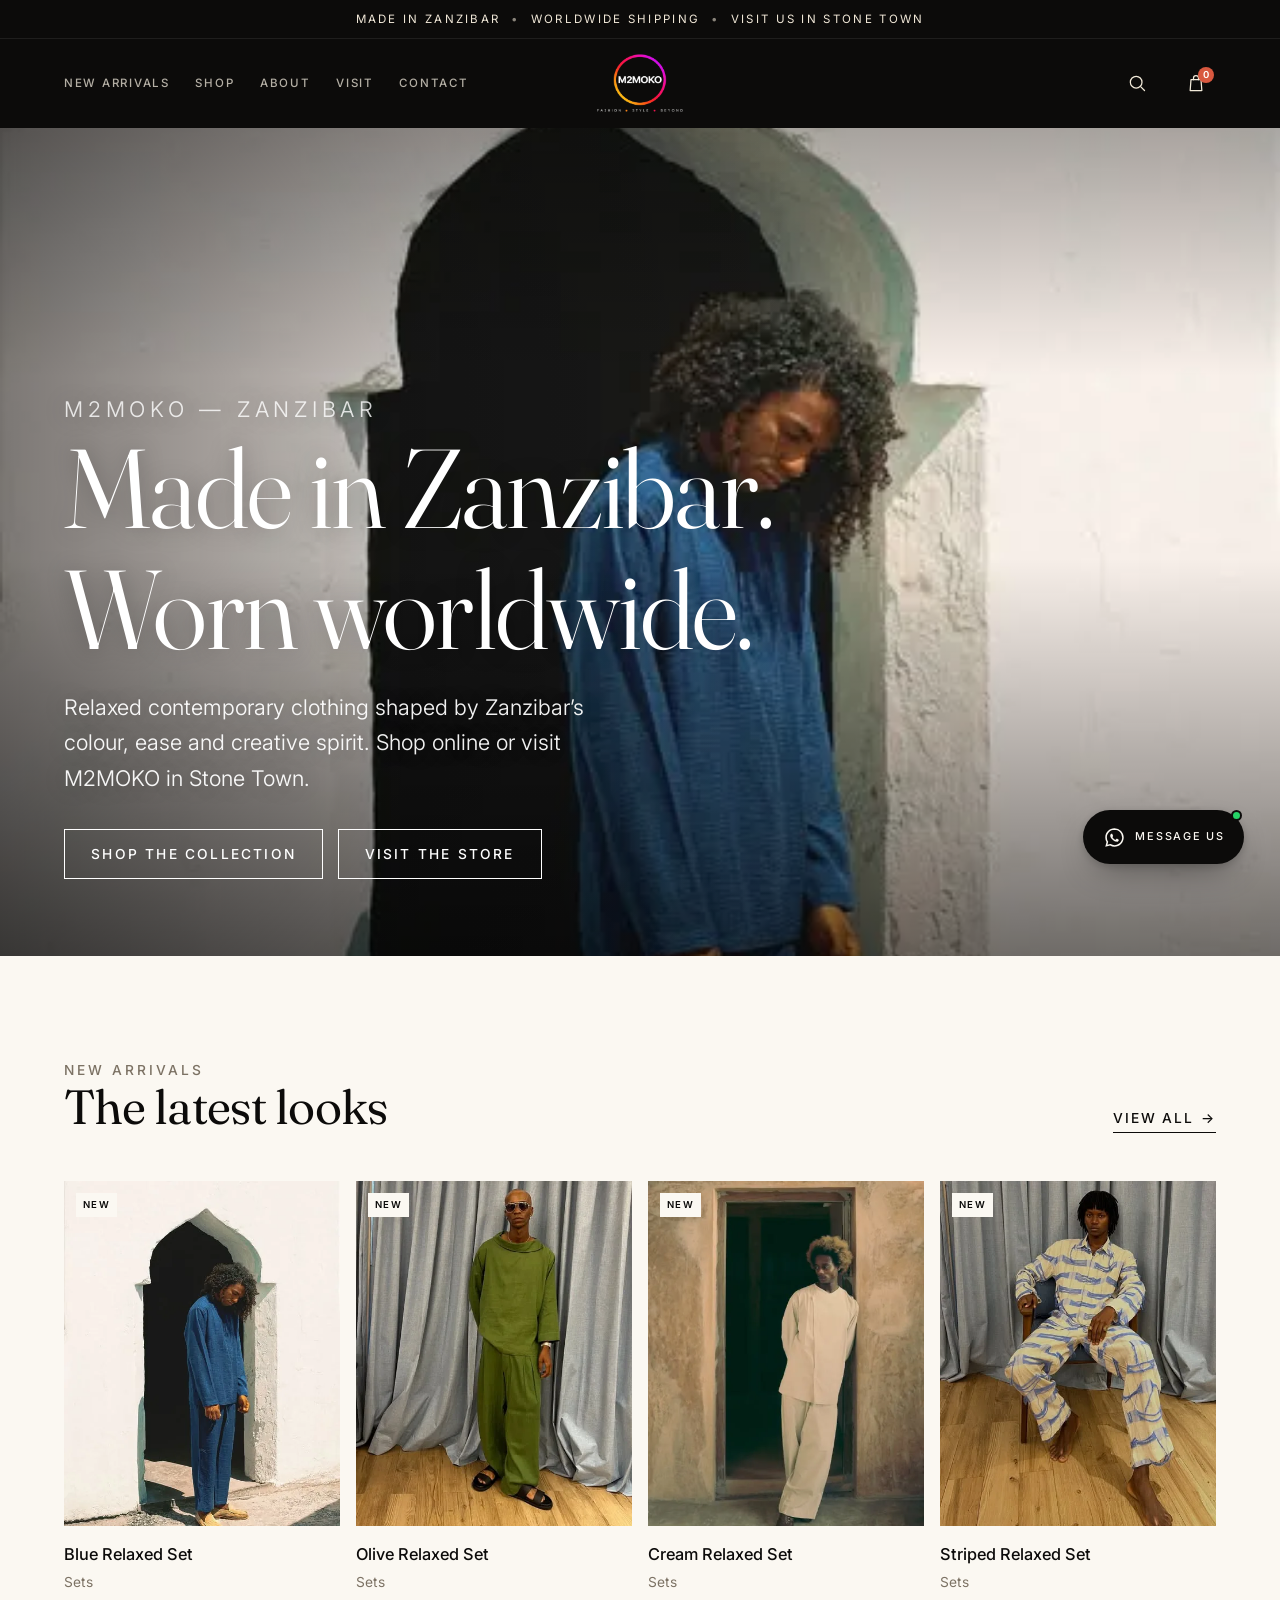
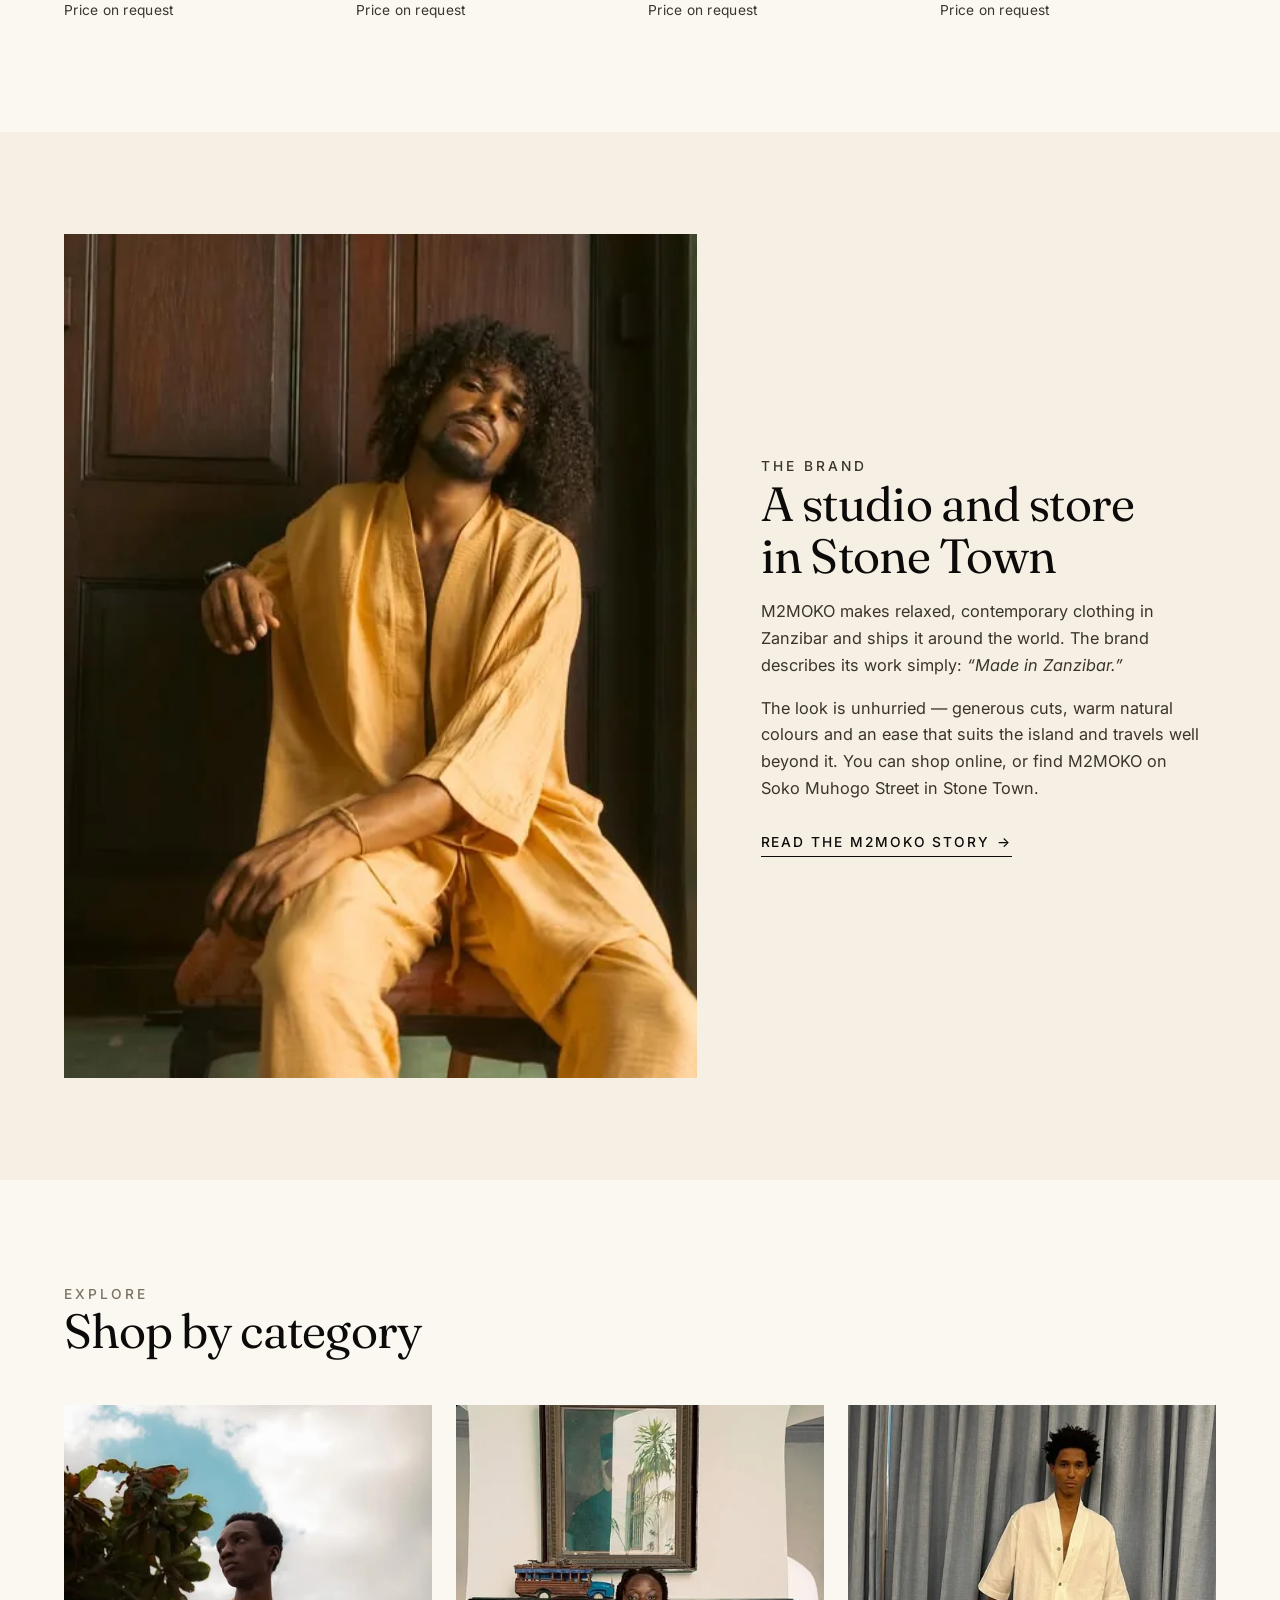
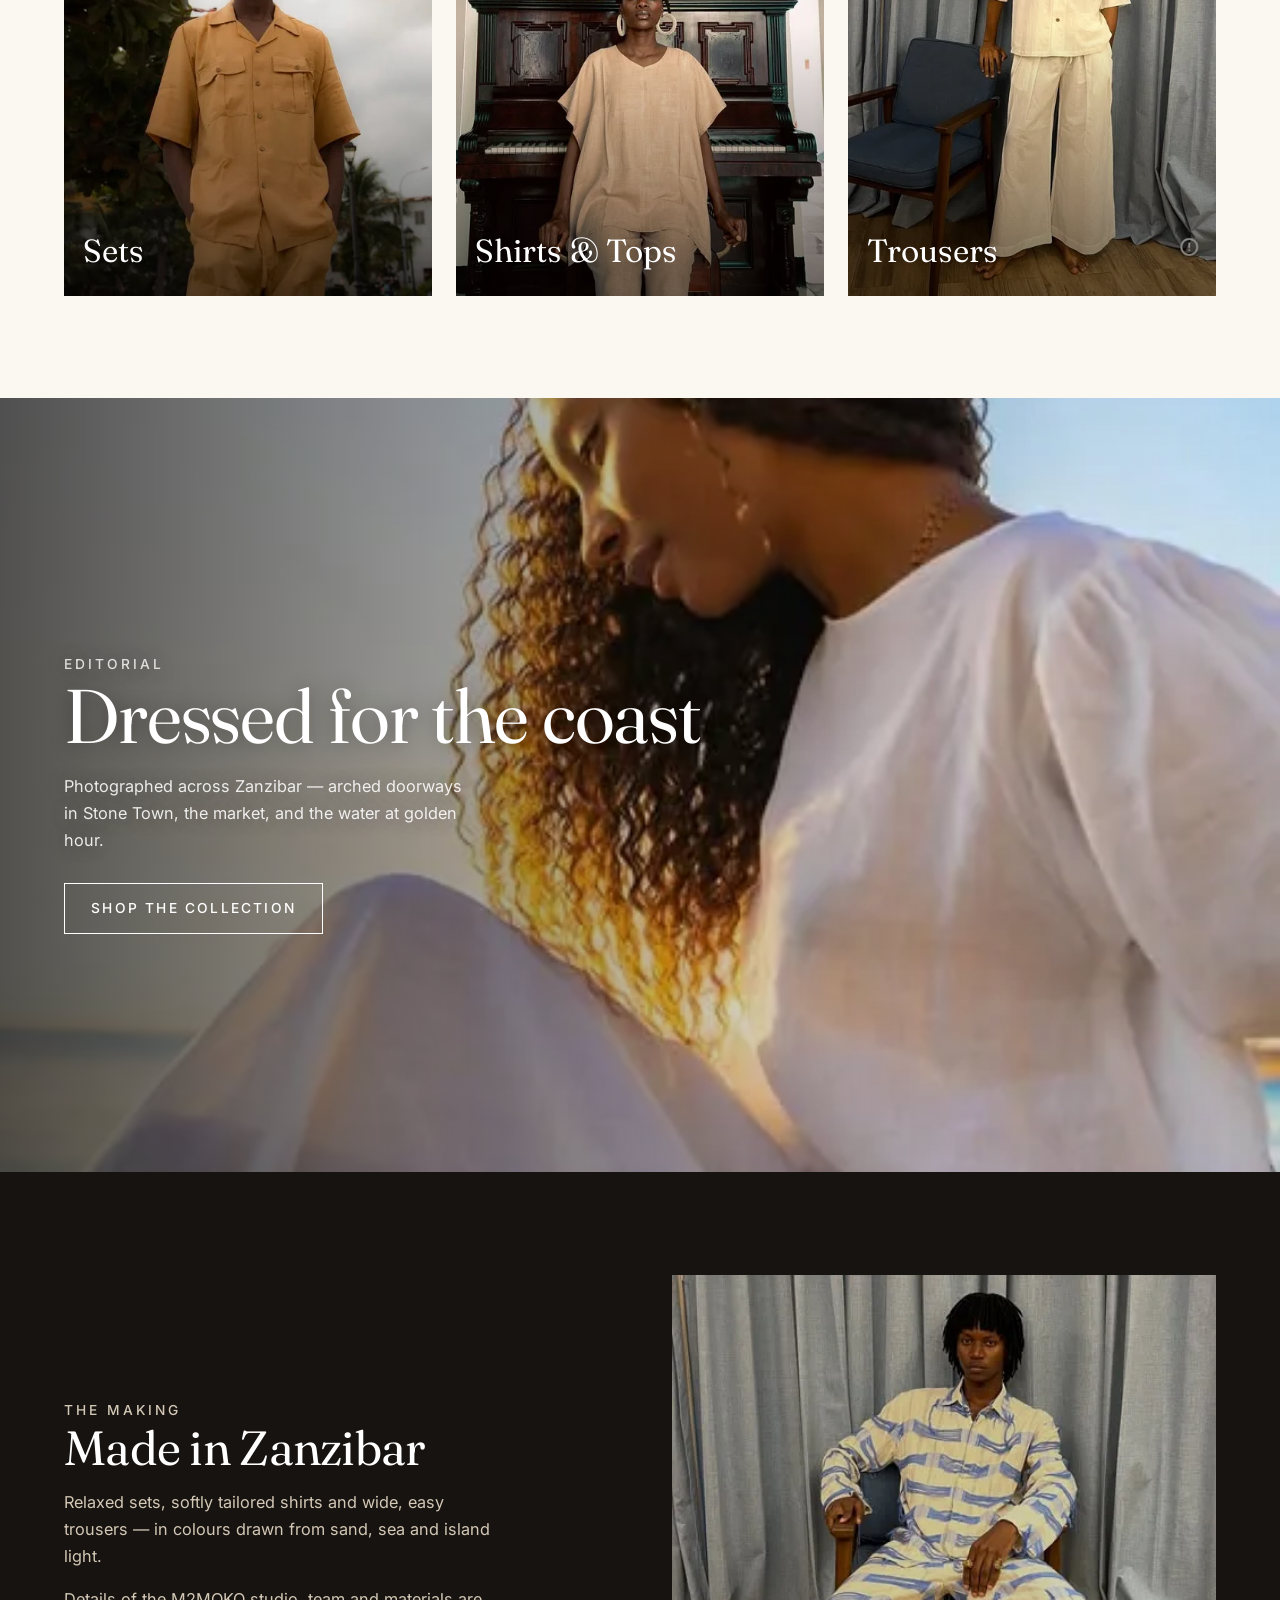
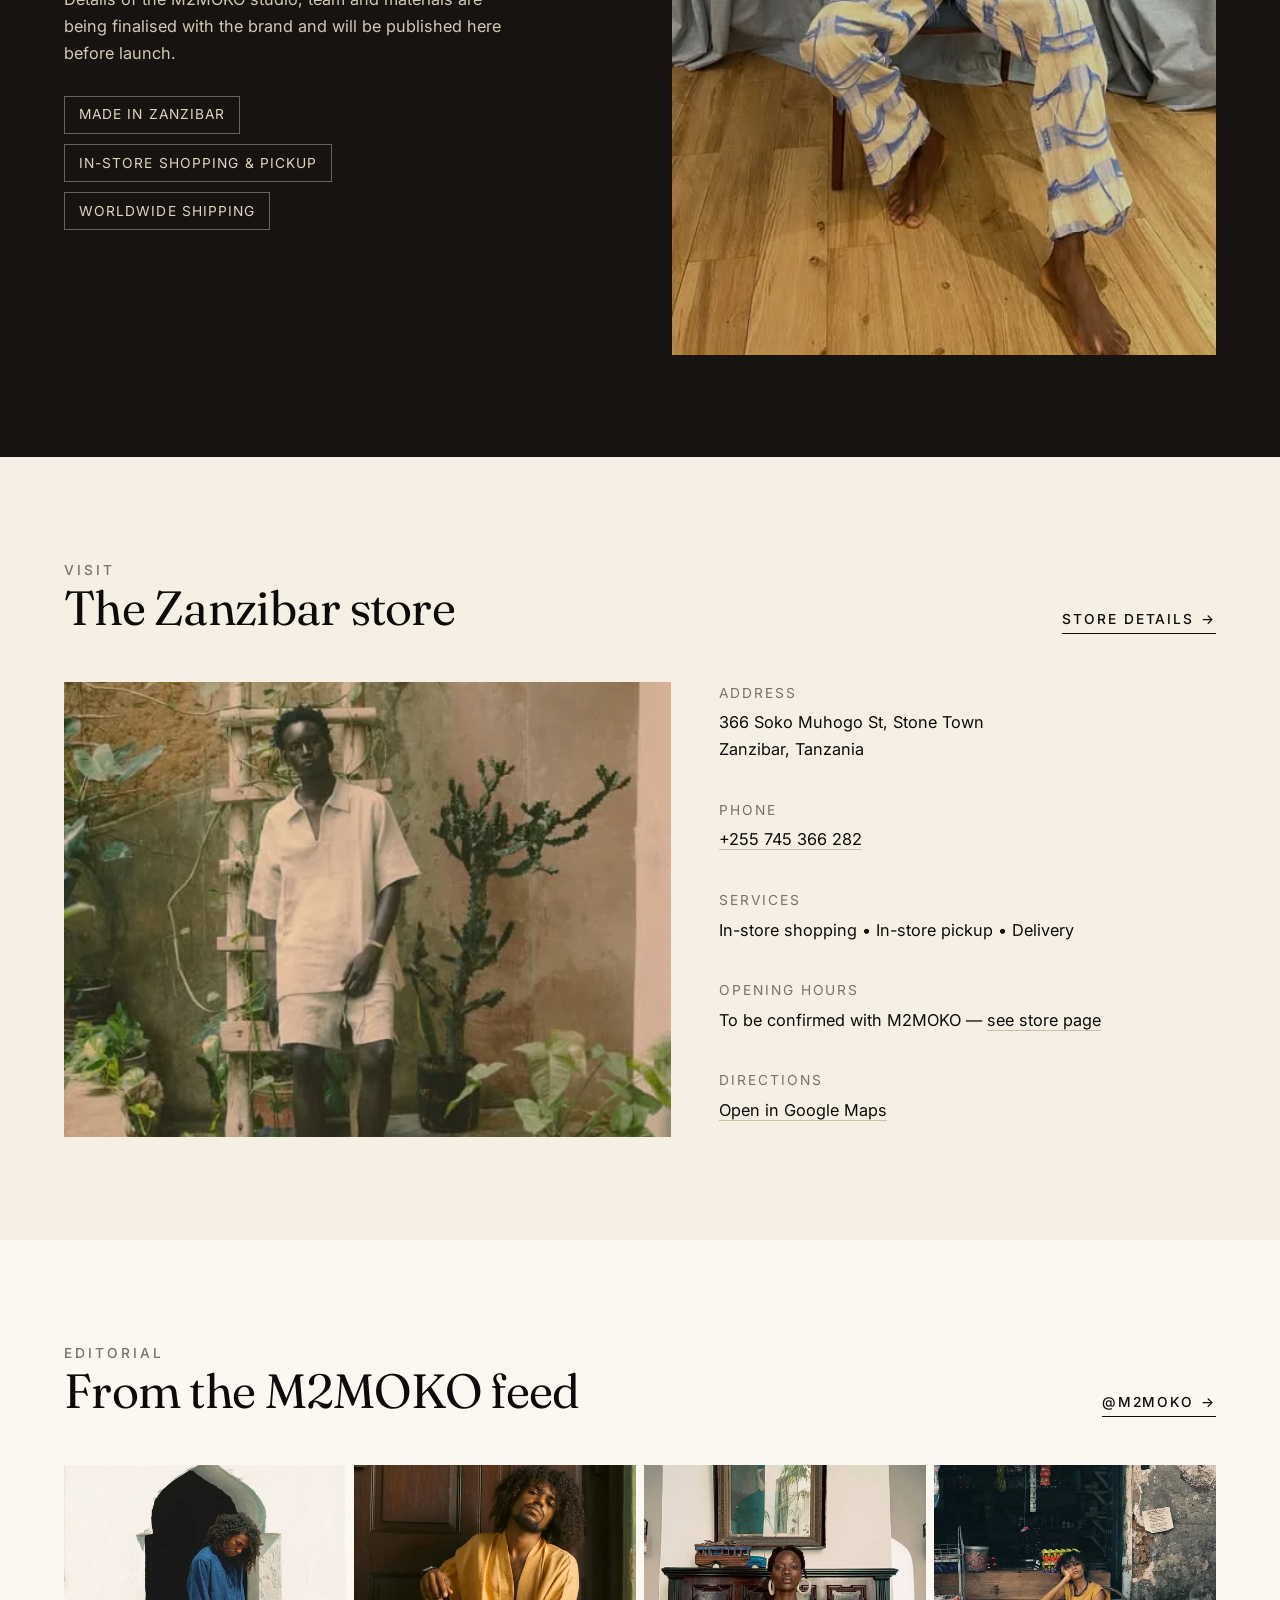
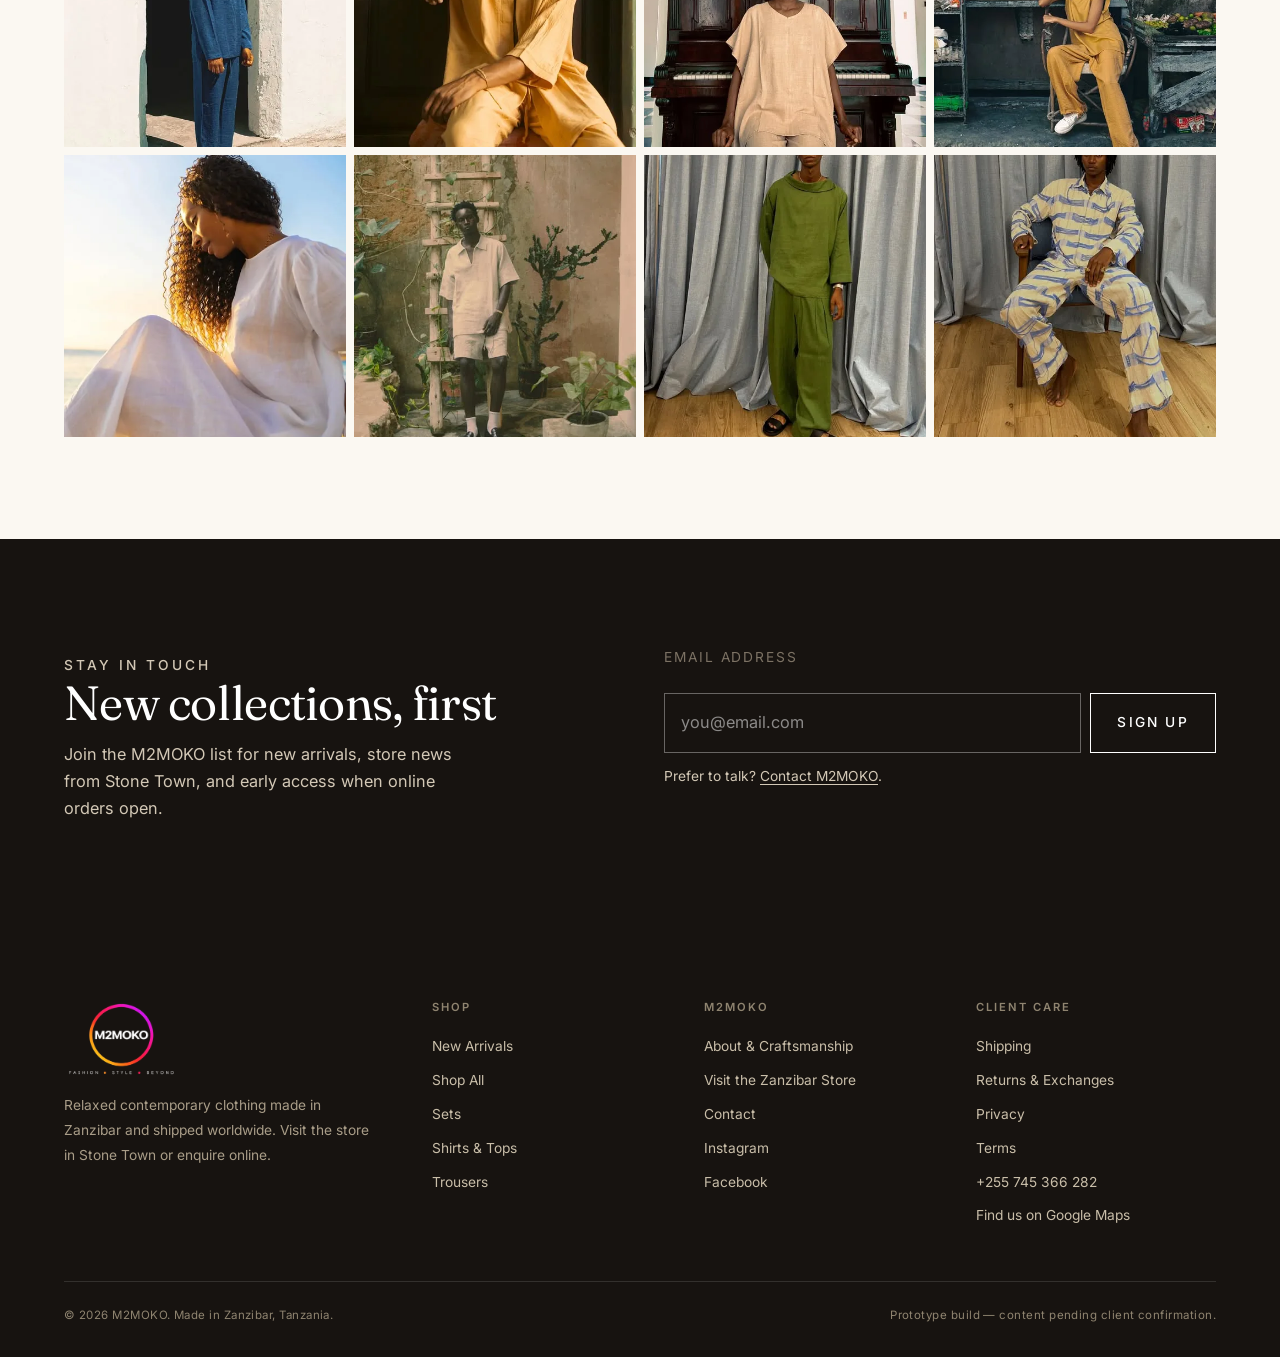
==== commit 4375ed3c: "Add files via upload" ====
--- a/index.html
+++ b/index.html
@@ -29,8 +29,8 @@
       <h1>Made in Zanzibar.<br>Worn worldwide.</h1>
       <p>Relaxed contemporary clothing shaped by Zanzibar&rsquo;s colour, ease and creative spirit. Shop online or visit M2MOKO in Stone Town.</p>
       <div class="hero-actions">
-        <a class="btn btn--light" href="shop.html">Shop the collection</a>
-        <a class="btn btn--light" href="visit.html">Visit the store</a>
+        <a class="btn btn--light" href="pages/shop.html">Shop the collection</a>
+        <a class="btn btn--light" href="pages/visit.html">Visit the store</a>
       </div>
     </div>
   </section>
@@ -43,11 +43,11 @@
           <p class="eyebrow">New Arrivals</p>
           <h2>The latest looks</h2>
         </div>
-        <a class="link-underline" href="shop.html#new">View all <span class="arw" aria-hidden="true">&rarr;</span></a>
+        <a class="link-underline" href="pages/shop.html#new">View all <span class="arw" aria-hidden="true">&rarr;</span></a>
       </div>
 
       <div class="scroller">
-        <a class="card" href="product.html" data-reveal>
+        <a class="card" href="pages/product.html" data-reveal>
           <span class="card-media">
             <img src="assets/shopping/blue-relaxed-set.webp" alt="Model wearing the M2MOKO blue relaxed long-sleeve set in a Stone Town doorway" loading="lazy" width="512" height="640">
             <span class="card-tag">New</span>
@@ -59,7 +59,7 @@
             <span class="card-price">Price on request</span>
           </span>
         </a>
-        <a class="card" href="product.html" data-reveal>
+        <a class="card" href="pages/product.html" data-reveal>
           <span class="card-media">
             <img src="assets/shopping/olive-relaxed-set.webp" alt="Model wearing the M2MOKO olive green relaxed set with wide trousers" loading="lazy" width="480" height="640">
             <span class="card-tag">New</span>
@@ -71,7 +71,7 @@
             <span class="card-price">Price on request</span>
           </span>
         </a>
-        <a class="card" href="product.html" data-reveal>
+        <a class="card" href="pages/product.html" data-reveal>
           <span class="card-media">
             <img src="assets/shopping/cream-relaxed-set.webp" alt="Model wearing the M2MOKO cream relaxed set in a weathered Zanzibar doorway" loading="lazy" width="480" height="640">
             <span class="card-tag">New</span>
@@ -83,7 +83,7 @@
             <span class="card-price">Price on request</span>
           </span>
         </a>
-        <a class="card" href="product.html" data-reveal>
+        <a class="card" href="pages/product.html" data-reveal>
           <span class="card-media">
             <img src="assets/shopping/striped-relaxed-set.webp" alt="Model seated wearing the M2MOKO blue and cream brushstroke-striped set" loading="lazy" width="480" height="640">
             <span class="card-tag">New</span>
@@ -111,7 +111,7 @@
           <h2>A studio and store in Stone Town</h2>
           <p>M2MOKO makes relaxed, contemporary clothing in Zanzibar and ships it around the world. The brand describes its work simply: <em>&ldquo;Made in Zanzibar.&rdquo;</em></p>
           <p>The look is unhurried &mdash; generous cuts, warm natural colours and an ease that suits the island and travels well beyond it. You can shop online, or find M2MOKO on Soko Muhogo Street in Stone Town.</p>
-          <a class="link-underline" href="about.html">Read the M2MOKO story <span class="arw" aria-hidden="true">&rarr;</span></a>
+          <a class="link-underline" href="pages/about.html">Read the M2MOKO story <span class="arw" aria-hidden="true">&rarr;</span></a>
         </div>
       </div>
     </div>
@@ -127,15 +127,15 @@
         </div>
       </div>
       <div class="cat-tiles">
-        <a class="cat-tile" href="shop.html?c=sets" data-reveal>
+        <a class="cat-tile" href="pages/shop.html?c=sets" data-reveal>
           <img src="assets/shopping/tan-short-sleeve-set.webp" alt="Model outdoors in Stone Town wearing a tan short-sleeve M2MOKO set" loading="lazy" width="512" height="640">
           <span>Sets</span>
         </a>
-        <a class="cat-tile" href="shop.html?c=tops" data-reveal>
+        <a class="cat-tile" href="pages/shop.html?c=tops" data-reveal>
           <img src="assets/shopping/cream-piano-look.webp" alt="Model in front of an upright piano wearing a cream M2MOKO tunic top" loading="lazy" width="512" height="640">
           <span>Shirts &amp; Tops</span>
         </a>
-        <a class="cat-tile" href="shop.html?c=trousers" data-reveal>
+        <a class="cat-tile" href="pages/shop.html?c=trousers" data-reveal>
           <img src="assets/shopping/white-tailored-set.webp" alt="Model wearing wide white M2MOKO trousers with a matching short-sleeve shirt" loading="lazy" width="480" height="640">
           <span>Trousers</span>
         </a>
@@ -150,7 +150,7 @@
       <p class="eyebrow" style="color:rgba(255,255,255,.8)">Editorial</p>
       <h2>Dressed for the coast</h2>
       <p>Photographed across Zanzibar &mdash; arched doorways in Stone Town, the market, and the water at golden hour.</p>
-      <a class="btn btn--light" href="shop.html">Shop the collection</a>
+      <a class="btn btn--light" href="pages/shop.html">Shop the collection</a>
     </div>
   </section>
 
@@ -184,7 +184,7 @@
           <p class="eyebrow">Visit</p>
           <h2>The Zanzibar store</h2>
         </div>
-        <a class="link-underline" href="visit.html">Store details <span class="arw" aria-hidden="true">&rarr;</span></a>
+        <a class="link-underline" href="pages/visit.html">Store details <span class="arw" aria-hidden="true">&rarr;</span></a>
       </div>
       <div class="info-grid">
         <div data-reveal>
@@ -205,11 +205,11 @@
           </div>
           <div>
             <dt>Opening hours</dt>
-            <dd>To be confirmed with M2MOKO &mdash; <a href="visit.html">see store page</a></dd>
+            <dd>To be confirmed with M2MOKO &mdash; <a href="pages/visit.html">see store page</a></dd>
           </div>
           <div>
             <dt>Directions</dt>
-            <dd><a href="https://maps.app.goo.gl/AkDnaXj3PsjbapiY6" target="_blank" rel="noopener">Open in Google Maps</a></dd>
+            <dd><a href="https://maps.app.goo.gl/atzRvAVsEML9krUZ9" target="_blank" rel="noopener">Open in Google Maps</a></dd>
           </div>
         </dl>
       </div>
@@ -254,7 +254,7 @@
             <input class="input" type="email" id="nl-email" name="email" placeholder="you@email.com" required>
             <button class="btn btn--light" type="submit">Sign up</button>
           </div>
-          <p class="form-note">Prefer to talk? <a href="contact.html" style="border-bottom:1px solid currentColor">Contact M2MOKO</a>.</p>
+          <p class="form-note">Prefer to talk? <a href="pages/contact.html" style="border-bottom:1px solid currentColor">Contact M2MOKO</a>.</p>
           <p class="form-status" role="status" aria-live="polite"></p>
         </form>
       </div>
--- a/assets/css/site.css
+++ b/assets/css/site.css
@@ -199,28 +199,32 @@
   letter-spacing: 0.2em;
   text-transform: uppercase;
   padding: 0.6rem 1rem;
+  border-bottom: 1px solid rgba(255, 255, 255, 0.08);
 }
 .announce span { opacity: 0.55; margin-inline: 0.5em; }
 
-/* ----- Header -------------------------------------------------------- */
+/* ----- Header (dark chrome, seats the black-field logo) ------------- */
 .site-header {
   position: sticky;
   top: 0;
   z-index: 90;
-  background: color-mix(in srgb, var(--paper) 88%, transparent);
-  backdrop-filter: blur(10px);
-  -webkit-backdrop-filter: blur(10px);
+  background: #0c0b0a;
   border-bottom: 1px solid transparent;
   transition: border-color .3s var(--ease), background .3s var(--ease);
 }
-.site-header.is-stuck { border-bottom-color: var(--line); }
+.site-header.is-stuck { border-bottom-color: rgba(255, 255, 255, 0.12); }
+
+.site-header .icon-btn,
+.nav-drawer .icon-btn { color: #f2ead9; }
+.site-header .icon-btn:hover,
+.nav-drawer .icon-btn:hover { background: rgba(255, 255, 255, 0.1); }
 
 .header-inner {
   display: grid;
   grid-template-columns: minmax(0, 1fr) auto minmax(0, 1fr);
   align-items: center;
   gap: 1rem;
-  min-height: 68px;
+  min-height: 88px;
   padding-inline: var(--gutter);
   max-width: 1720px;
   margin-inline: auto;
@@ -233,17 +237,19 @@
   letter-spacing: 0.15em;
   text-transform: uppercase;
   font-weight: 500;
-  color: var(--ink-soft);
+  color: rgba(245, 238, 224, 0.72);
   padding-block: 0.4rem;
   position: relative;
   white-space: nowrap;
-}
+  transition: color .25s var(--ease);
+}
+.nav-primary a:hover { color: #fff; }
 .nav-primary a::after {
   content: "";
   position: absolute;
   left: 0; right: 0; bottom: 0;
   height: 1px;
-  background: var(--ink);
+  background: #f6efe0;
   transform: scaleX(0);
   transform-origin: left;
   transition: transform .3s var(--ease);
@@ -260,6 +266,22 @@
   text-transform: uppercase;
   white-space: nowrap;
 }
+
+/* Brand logo (supplied asset: white wordmark + gradient ring on a solid
+   black field). `screen` blend drops the black field onto the dark chrome
+   so only the mark shows. */
+.brand-logo-link { display: inline-flex; align-items: center; justify-content: center; }
+.brand-logo {
+  width: auto;
+  height: 62px;
+  mix-blend-mode: screen;   /* drops the asset's solid black field on dark chrome */
+  -webkit-user-drag: none;
+  user-select: none;
+}
+.brand-logo--sm { height: 46px; }
+.brand-logo--footer { height: 76px; }
+@media (max-width: 1140px) { .brand-logo { height: 54px; } .header-inner { min-height: 76px; } }
+@media (max-width: 560px)  { .brand-logo { height: 46px; } }
 
 .header-utils {
   display: flex;
@@ -354,6 +376,16 @@
   line-height: 1.9;
 }
 .nav-drawer-meta a { border-bottom: 1px solid var(--line-strong); }
+
+/* Dark drawer — matches the header / footer chrome */
+.nav-drawer { background: #0f0d0b; color: #e7ddca; }
+.nav-drawer nav a { color: #f3ecdd; border-bottom-color: rgba(255, 255, 255, 0.12); }
+.nav-drawer nav a:hover { color: #fff; }
+.nav-drawer-cats span { color: rgba(245, 238, 224, 0.5); }
+.nav-drawer-cats a { color: #d9cdb6; border-bottom-color: rgba(255, 255, 255, 0.28); }
+.nav-drawer-meta { color: rgba(245, 238, 224, 0.55); }
+.nav-drawer-meta a { border-bottom-color: rgba(255, 255, 255, 0.3); }
+.nav-drawer-top { min-height: 46px; }
 
 body.nav-open { overflow: hidden; }
 
@@ -995,6 +1027,7 @@
 }
 @media (min-width: 720px) { .footer-grid { grid-template-columns: 1.4fr repeat(3, 1fr); } }
 .footer-brand .brand-mark { color: #fff; font-size: 1.4rem; }
+.footer-brand .brand-logo--footer { margin-bottom: 0.35rem; }
 .footer-brand p { margin-top: 1rem; max-width: 34ch; font-size: var(--step--1); color: #a99d88; line-height: 1.8; }
 .footer-col h3 {
   font-family: var(--font-sans);
@@ -1020,6 +1053,153 @@
   letter-spacing: 0.04em;
 }
 .footer-bottom a:hover { color: #fff; }
+
+/* ----- Floating WhatsApp button -------------------------------------- */
+.wa-widget {
+  position: fixed;
+  right: clamp(1rem, 3.5vw, 2.25rem);
+  bottom: clamp(1rem, 3.5vw, 2.25rem);
+  z-index: 95;
+  font-family: var(--font-sans);
+}
+body.nav-open .wa-widget { opacity: 0; visibility: hidden; pointer-events: none; }
+
+.wa-fab {
+  position: relative;
+  display: inline-flex;
+  align-items: center;
+  gap: 0.6em;
+  height: 54px;
+  padding: 0 1.2rem;
+  border-radius: 999px;
+  background: var(--ink);
+  color: var(--paper);
+  box-shadow: 0 14px 34px -12px rgba(0,0,0,0.45), 0 2px 8px rgba(0,0,0,0.16);
+  transition: transform .3s var(--ease), box-shadow .3s var(--ease), background .3s var(--ease);
+}
+.wa-fab:hover { transform: translateY(-2px); background: #000; box-shadow: 0 20px 42px -12px rgba(0,0,0,0.5), 0 3px 10px rgba(0,0,0,0.2); }
+.wa-fab-icon { width: 23px; height: 23px; flex: none; }
+.wa-fab-label {
+  font-size: 0.68rem;
+  letter-spacing: 0.16em;
+  text-transform: uppercase;
+  font-weight: 500;
+  white-space: nowrap;
+}
+.wa-fab-dot {
+  position: absolute;
+  top: 0; right: 2px;
+  width: 11px; height: 11px;
+  border-radius: 50%;
+  background: #25d366;
+  border: 2px solid var(--ink);
+}
+.wa-widget.is-open .wa-fab { background: #000; }
+
+.wa-panel {
+  position: absolute;
+  right: 0;
+  bottom: calc(100% + 0.85rem);
+  width: min(360px, calc(100vw - 2rem));
+  background: var(--paper);
+  border: 1px solid var(--line-strong);
+  border-radius: 4px;
+  overflow: hidden;
+  box-shadow: 0 30px 72px -22px rgba(0,0,0,0.38), 0 6px 16px rgba(0,0,0,0.1);
+  transform-origin: bottom right;
+  opacity: 0;
+  transform: translateY(12px) scale(0.98);
+  pointer-events: none;
+  transition: opacity .28s var(--ease), transform .28s var(--ease);
+}
+.wa-widget.is-open .wa-panel { opacity: 1; transform: none; pointer-events: auto; }
+
+.wa-panel-head {
+  display: flex;
+  align-items: center;
+  gap: 0.7rem;
+  padding: 0.85rem 0.9rem;
+  background: var(--cream);
+  border-bottom: 1px solid var(--line);
+}
+.wa-avatar {
+  flex: none;
+  width: 38px; height: 38px;
+  border-radius: 50%;
+  background: var(--ink);
+  color: var(--paper);
+  display: grid;
+  place-items: center;
+  font-family: var(--font-display);
+  font-size: 0.95rem;
+  letter-spacing: 0.03em;
+}
+.wa-id { display: flex; flex-direction: column; line-height: 1.25; min-width: 0; }
+.wa-name { font-family: var(--font-display); font-size: 1.05rem; }
+.wa-status { font-size: 0.66rem; color: var(--muted); }
+.wa-close { margin-left: auto; width: 32px; height: 32px; flex: none; }
+.wa-close svg { width: 15px; height: 15px; }
+
+.wa-panel-body {
+  padding: 1rem 1rem 1.1rem;
+  display: flex;
+  flex-direction: column;
+  gap: 0.75rem;
+  max-height: calc(100vh - 8rem);
+  overflow-y: auto;
+}
+.wa-intro { font-size: 0.82rem; color: var(--ink-soft); line-height: 1.55; }
+.wa-chips { display: flex; flex-wrap: wrap; gap: 0.4rem; }
+.wa-chip {
+  font-size: 0.63rem;
+  letter-spacing: 0.1em;
+  text-transform: uppercase;
+  font-weight: 500;
+  padding: 0.5em 0.8em;
+  border: 1px solid var(--line-strong);
+  border-radius: 999px;
+  color: var(--ink-soft);
+  transition: border-color .2s var(--ease), background .2s var(--ease), color .2s var(--ease);
+}
+.wa-chip:hover { border-color: var(--ink); }
+.wa-chip[aria-pressed="true"] { background: var(--ink); color: var(--paper); border-color: var(--ink); }
+.wa-label {
+  font-size: 0.63rem;
+  letter-spacing: 0.14em;
+  text-transform: uppercase;
+  color: var(--muted);
+  margin-top: 0.1rem;
+}
+.wa-textarea {
+  width: 100%;
+  border: 1px solid var(--line-strong);
+  background: var(--paper);
+  color: var(--ink);
+  font: inherit;
+  font-size: 0.88rem;
+  line-height: 1.5;
+  padding: 0.7em 0.8em;
+  border-radius: 3px;
+  resize: vertical;
+  min-height: 76px;
+}
+.wa-textarea:focus-visible { outline: 2px solid var(--focus); outline-offset: 1px; }
+.wa-send { width: 100%; margin-top: 0.15rem; }
+.wa-send-icon { width: 18px; height: 18px; flex: none; }
+.wa-fine { font-size: 0.64rem; color: var(--muted); line-height: 1.5; text-align: center; }
+
+@media (max-width: 939px) {
+  body.has-pdp-sticky .wa-widget { bottom: calc(64px + 1rem); }
+}
+@media (max-width: 560px) {
+  .wa-fab { padding: 0; width: 54px; justify-content: center; }
+  .wa-fab-label { display: none; }
+}
+@media (prefers-reduced-motion: reduce) {
+  .wa-panel { transition: opacity .2s linear; transform: none; }
+  .wa-widget.is-open .wa-panel { transform: none; }
+  .wa-fab:hover { transform: none; }
+}
 
 /* ----- Reveal animation ----------------------------------------------- */
 /* Only hide reveal elements when JS is active to run the observer. */
